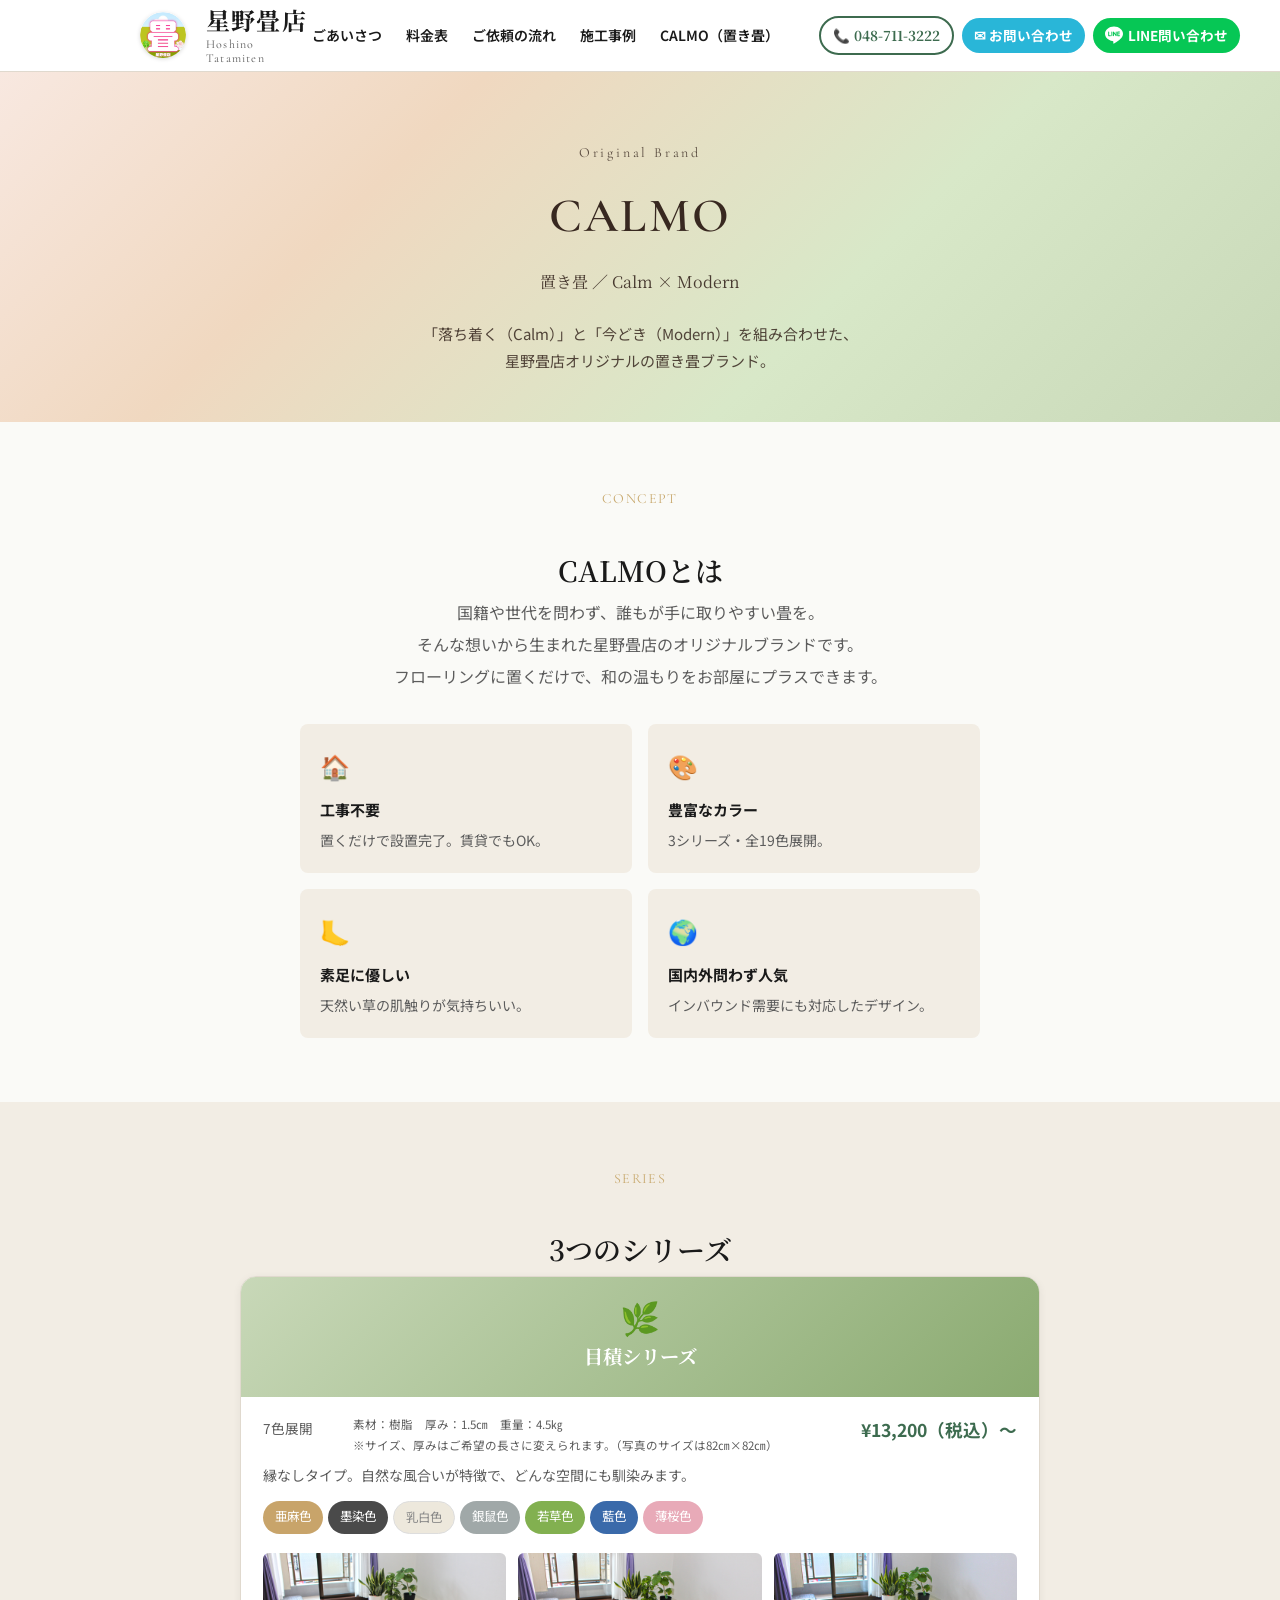
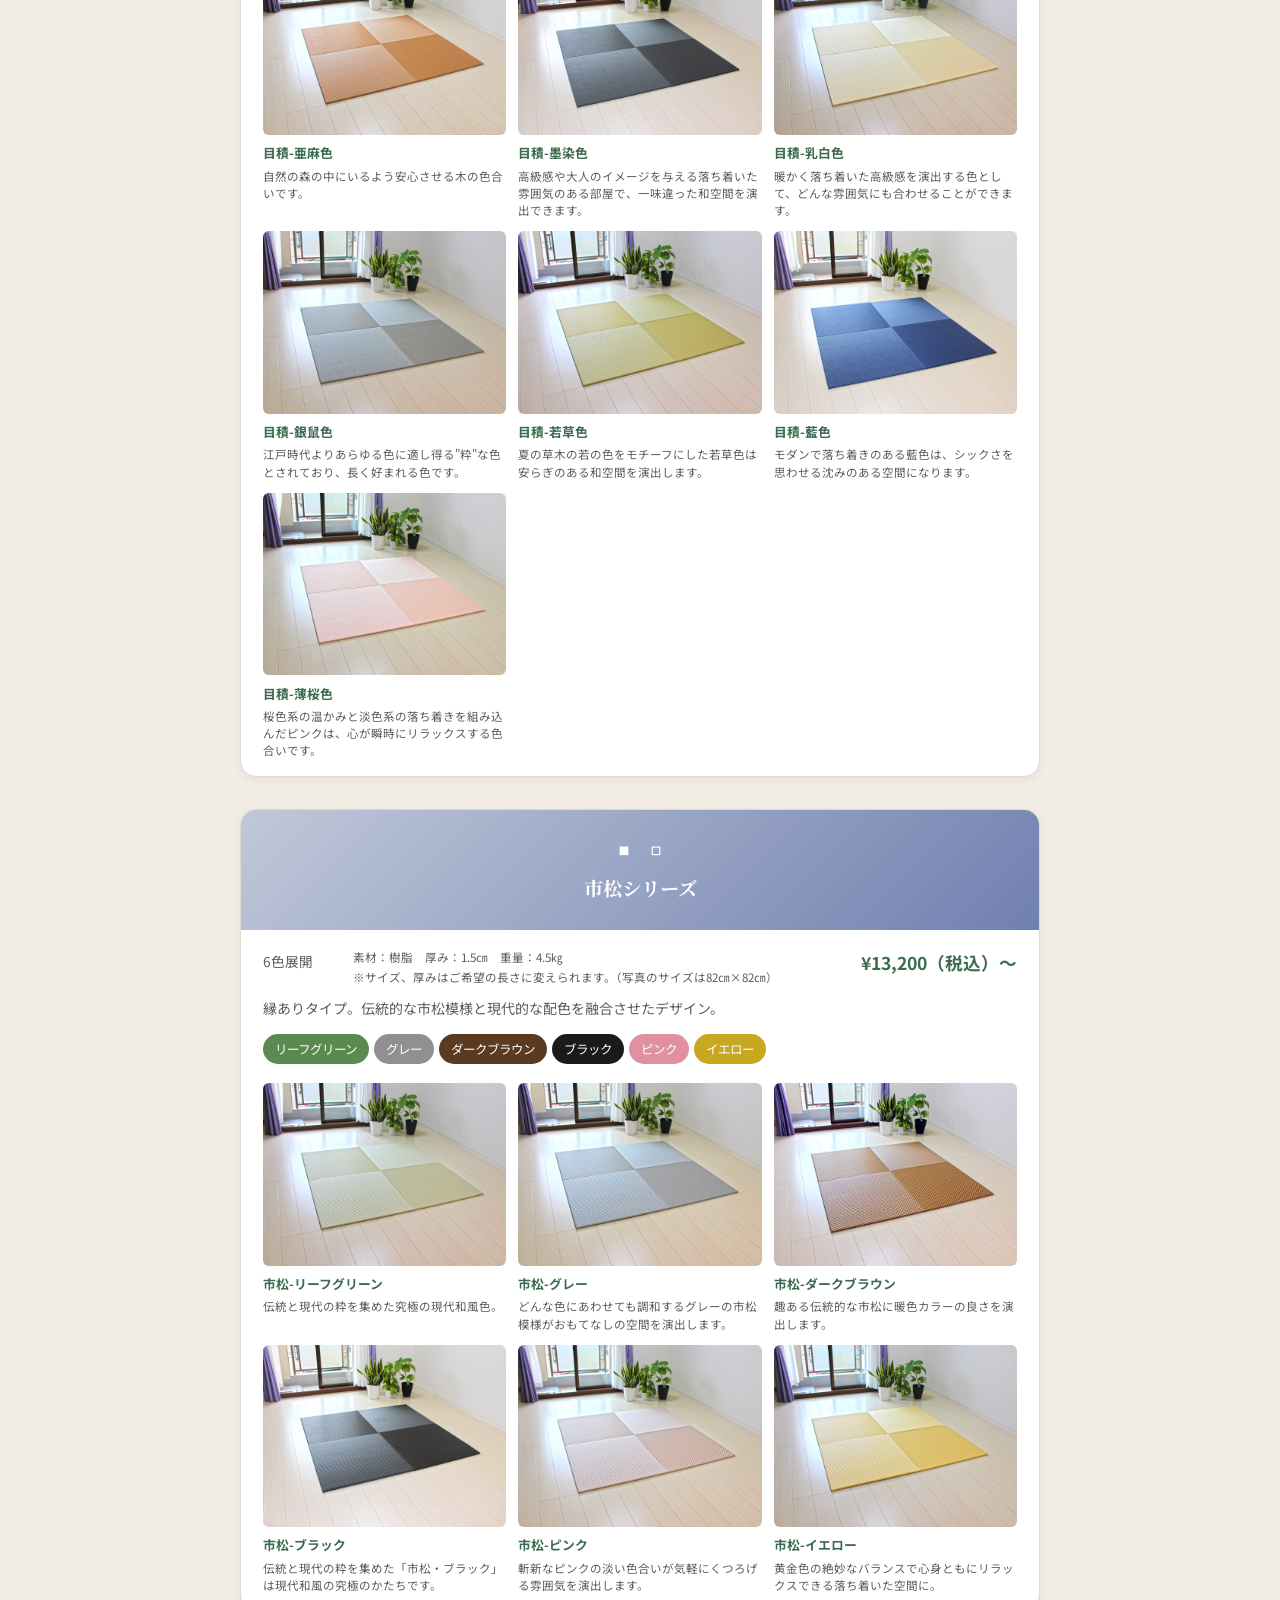
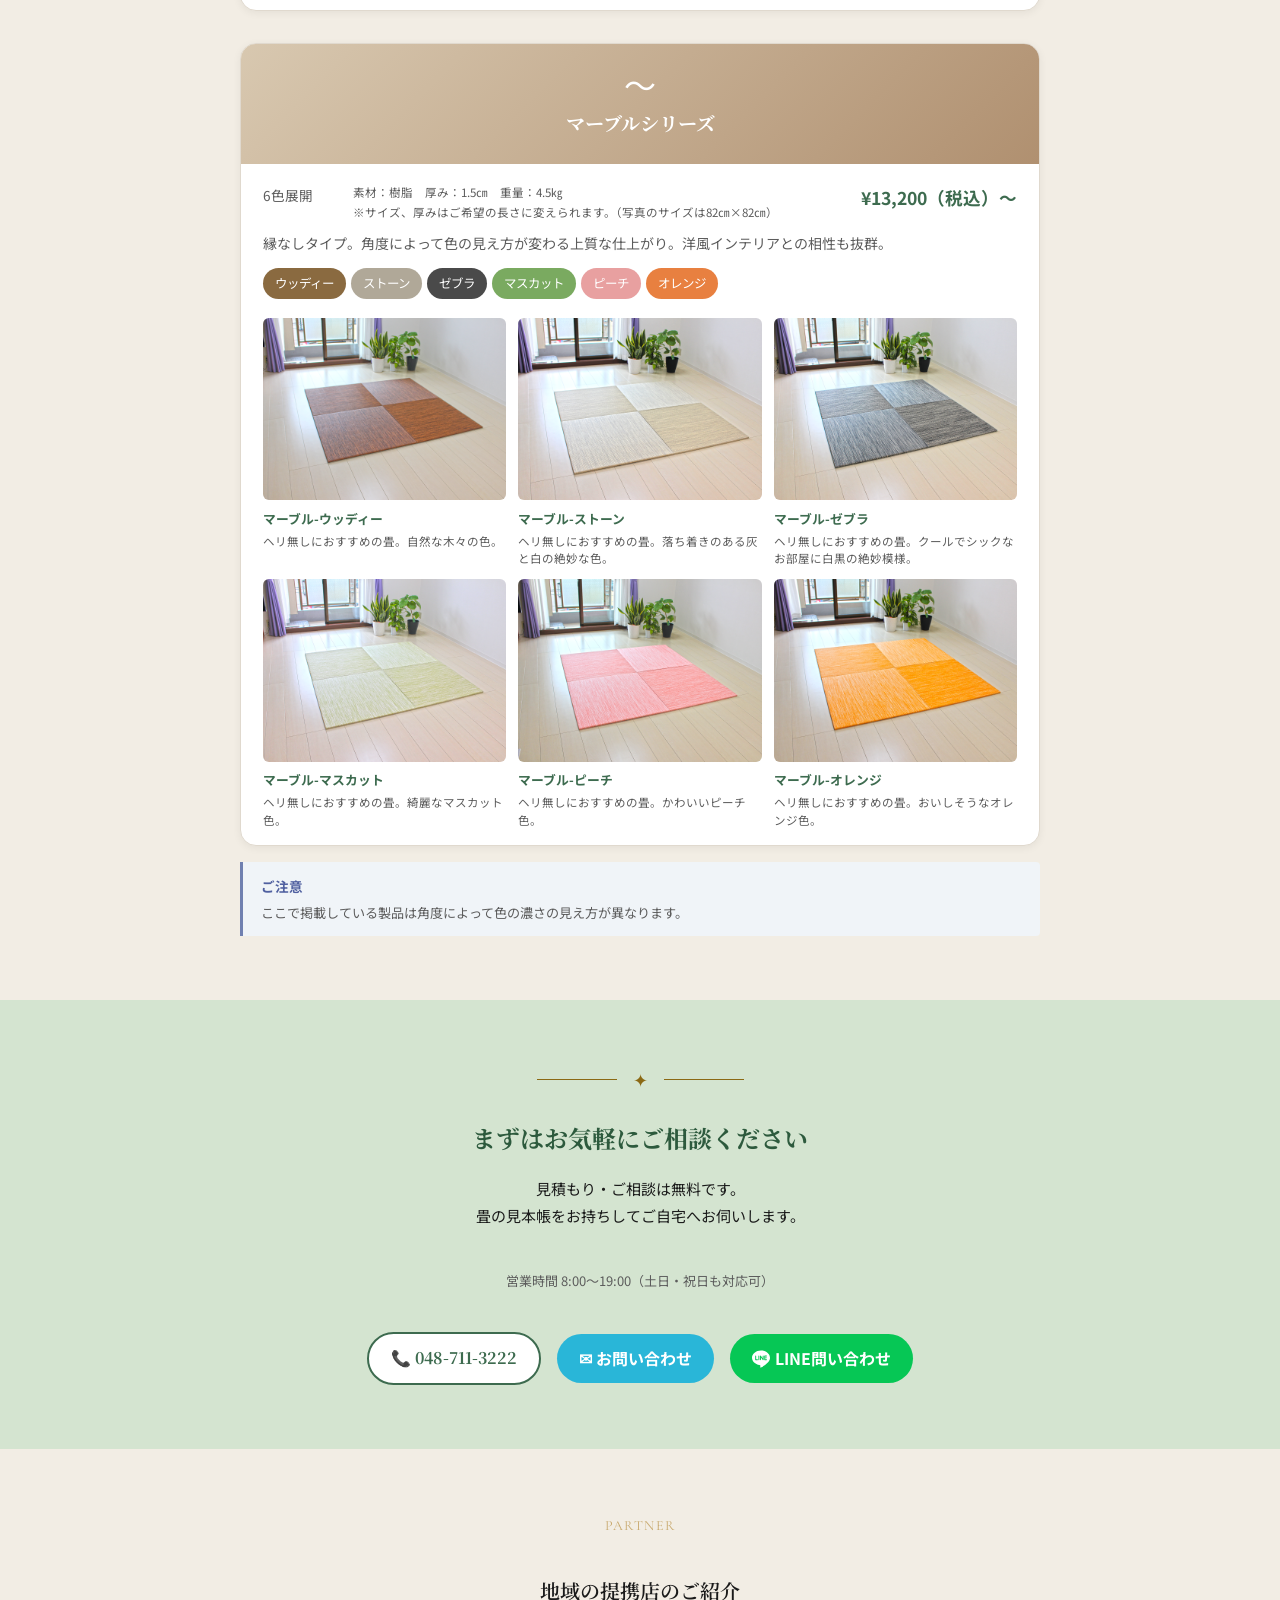
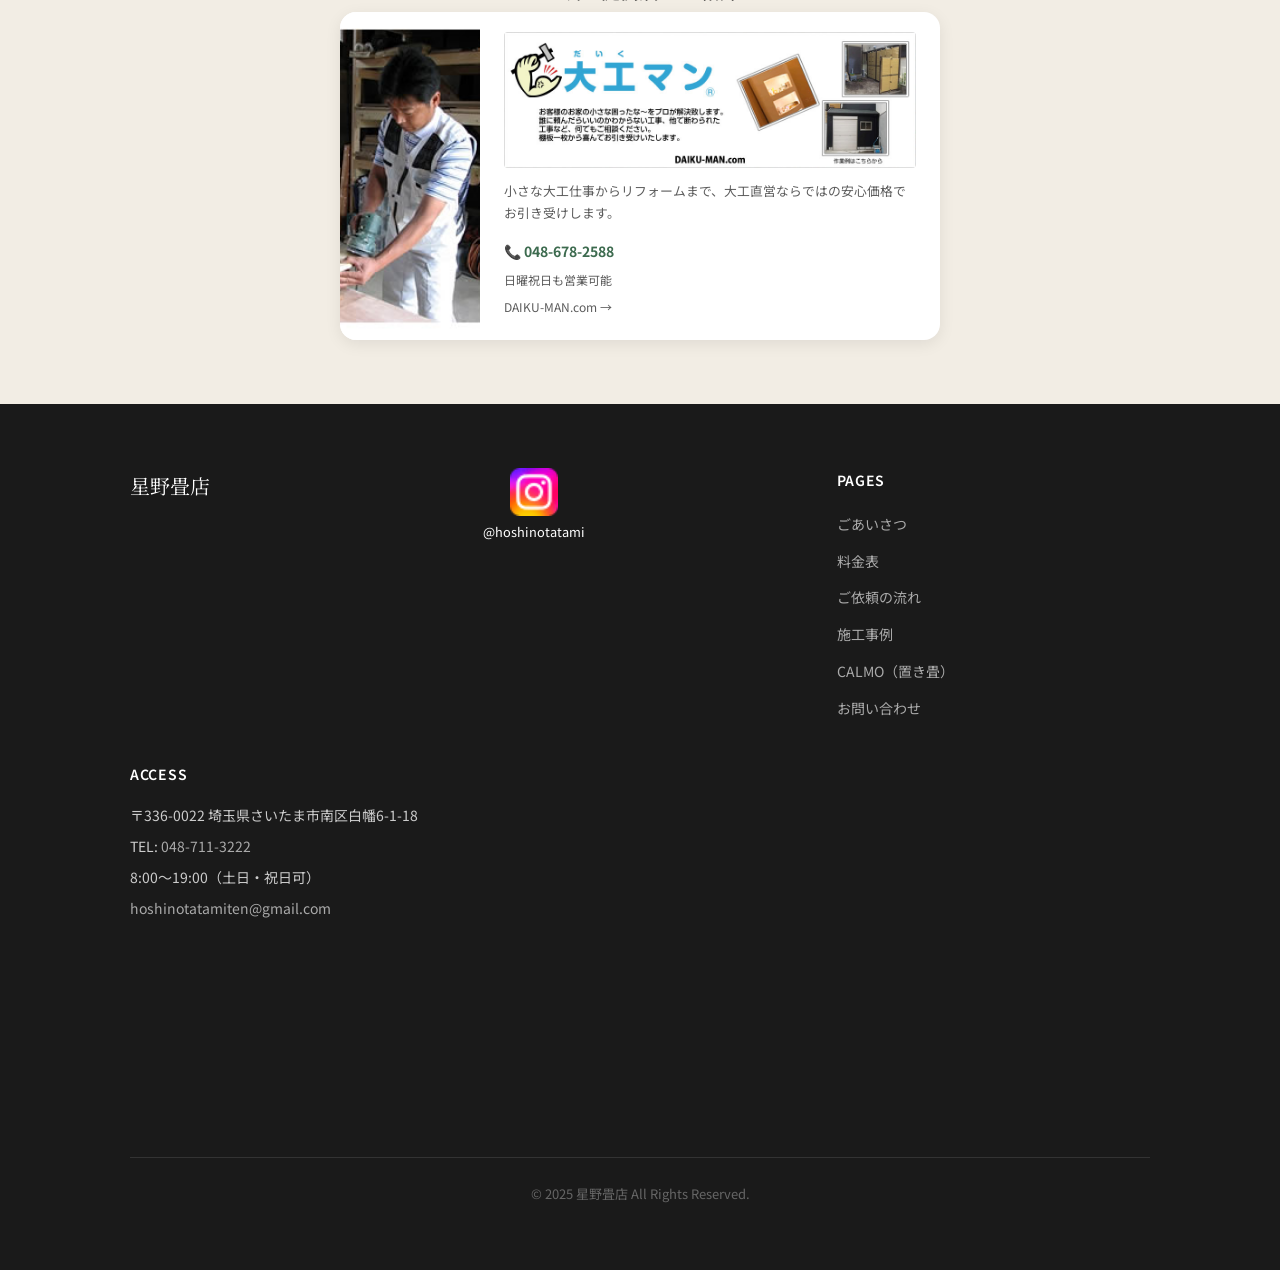
==== calmo.html @ c4daa877 "フッターレイアウト修正" ====
﻿<!DOCTYPE html>
<html lang="ja">
<head>
  <meta charset="UTF-8">
  <meta name="viewport" content="width=device-width, initial-scale=1">
  <title>置き畳 CALMO | 星野畳店オリジナルブランド</title>
  <meta name="description" content="星野畳店オリジナルの置き畳ブランドCALMO。目積・市松・マーブルの3シリーズ、豊富なカラー展開。フローリングに置くだけで和の空間を演出。">
  <link rel="stylesheet" href="src/css/style.css">
  <link rel="stylesheet" href="https://cdnjs.cloudflare.com/ajax/libs/font-awesome/6.5.0/css/all.min.css">
</head>
<body>

  <header class="header">
    <div class="container header__inner">
      <a href="index.html" class="header__logo">
        <img src="src/images/logo-mark.jpg" alt="星野畳店" class="header__logo-img">
        <span class="header__logo-text">
          <span class="header__logo-name">星野畳店</span>
          <span class="header__logo-en">Hoshino Tatamiten</span>
        </span>
      </a>
      <nav class="header__nav" aria-label="メインナビゲーション">
        <a href="greeting.html">ごあいさつ</a>
        <a href="price.html">料金表</a>
        <a href="flow.html">ご依頼の流れ</a>
        <a href="ex.html">施工事例</a>
        <a href="calmo.html">CALMO（置き畳）</a>
      </nav>

      <div class="header__contact">
        <a href="tel:048-711-3222" class="header__contact-tel">
          📞 <span>048-711-3222</span>
        </a>
        <a href="contact.html" class="header__contact-btn header__contact-mail">
          ✉ お問い合わせ
        </a>
        <a href="https://lin.ee/NYs3I5o" target="_blank" rel="noopener" class="header__contact-btn header__contact-line">
          <svg width="18" height="18" viewBox="0 0 24 24" fill="currentColor" style="vertical-align:middle;margin-right:5px;"><path d="M19.365 9.863c.349 0 .63.285.63.631 0 .345-.281.63-.63.63H17.61v1.125h1.755c.349 0 .63.283.63.63 0 .344-.281.629-.63.629h-2.386c-.345 0-.627-.285-.627-.629V8.108c0-.345.282-.63.63-.63h2.386c.346 0 .627.285.627.63 0 .349-.281.63-.63.63H17.61v1.125h1.755zm-3.855 3.016c0 .27-.174.51-.432.596-.064.021-.133.031-.199.031-.211 0-.391-.09-.51-.25l-2.443-3.317v2.94c0 .344-.279.629-.631.629-.346 0-.626-.285-.626-.629V8.108c0-.27.173-.51.43-.595.06-.023.136-.033.194-.033.195 0 .375.104.495.254l2.462 3.33V8.108c0-.345.282-.63.63-.63.345 0 .63.285.63.63v4.771zm-5.741 0c0 .344-.282.629-.631.629-.345 0-.627-.285-.627-.629V8.108c0-.345.282-.63.63-.63.346 0 .628.285.628.63v4.771zm-2.466.629H4.917c-.345 0-.63-.285-.63-.629V8.108c0-.345.285-.63.63-.63.348 0 .63.285.63.63v4.141h1.756c.348 0 .629.283.629.63 0 .344-.281.629-.629.629M24 10.314C24 4.943 18.615.572 12 .572S0 4.943 0 10.314c0 4.811 4.27 8.842 10.035 9.608.391.082.923.258 1.058.59.12.301.079.766.038 1.08l-.164 1.02c-.045.301-.24 1.186 1.049.645 1.291-.539 6.916-4.078 9.436-6.975C23.176 14.393 24 12.458 24 10.314"/></svg>
          LINE問い合わせ
        </a>
      </div>
      <button class="hamburger" id="hamburger" aria-label="メニューを開く"><span></span><span></span><span></span></button>
    </div>
  </header>

  <div class="drawer-overlay" id="drawerOverlay"></div>
  <nav class="drawer" id="drawer">
    <button class="drawer__close" id="drawerClose">✕</button>
    <ul class="drawer__nav">
      <li><a href="greeting.html">ごあいさつ・店舗紹介</a></li>
      <li><a href="price.html">料金表</a></li>
      <li><a href="flow.html">ご依頼の流れ</a></li>
      <li><a href="ex.html">施工事例</a></li>
      <li><a href="calmo.html">CALMOについて</a></li>
      <li><a href="contact.html">お問い合わせ</a></li>
    </ul>
  </nav>

  <!-- ヒーロー -->
  <div style="background:linear-gradient(135deg,#f8e8e0 0%,#f0d8c0 30%,#d8e8c8 65%,#c8d8b8 100%);padding:4rem 0 3rem;color:#382820;text-align:center;">
    <div class="container">
      <span style="font-family:var(--font-en);font-size:0.875rem;letter-spacing:0.2em;opacity:0.8;">Original Brand</span>
      <h1 style="font-family:var(--font-en);font-size:3rem;font-weight:600;margin:0.5rem 0;letter-spacing:0.05em;">CALMO</h1>
      <p style="font-family:var(--font-heading);font-size:1rem;opacity:0.9;margin-bottom:1.5rem;">置き畳 ／ Calm × Modern</p>
      <p style="font-size:0.9375rem;opacity:0.85;max-width:480px;margin:0 auto;line-height:1.8;">「落ち着く（Calm）」と「今どき（Modern）」を組み合わせた、<br>星野畳店オリジナルの置き畳ブランド。</p>
    </div>
  </div>

  <!-- コンセプト -->
  <section class="section">
    <div class="container">
      <span class="section-title-en">Concept</span>
      <h2 class="section-title">CALMOとは</h2>
      <div style="max-width:680px;margin:0 auto;text-align:center;">
        <p style="font-size:1rem;line-height:2;color:var(--color-text-sub);margin-bottom:2rem;">
          国籍や世代を問わず、誰もが手に取りやすい畳を。<br>
          そんな想いから生まれた星野畳店のオリジナルブランドです。<br>
          フローリングに置くだけで、和の温もりをお部屋にプラスできます。
        </p>
        <div style="display:grid;grid-template-columns:1fr 1fr;gap:1rem;text-align:left;">
          <div style="background:var(--color-surface);border-radius:var(--radius-md);padding:1.25rem;">
            <div style="font-size:1.5rem;margin-bottom:0.5rem;">🏠</div>
            <strong style="font-size:0.9375rem;">工事不要</strong>
            <p style="font-size:0.875rem;color:var(--color-text-sub);margin-top:4px;">置くだけで設置完了。賃貸でもOK。</p>
          </div>
          <div style="background:var(--color-surface);border-radius:var(--radius-md);padding:1.25rem;">
            <div style="font-size:1.5rem;margin-bottom:0.5rem;">🎨</div>
            <strong style="font-size:0.9375rem;">豊富なカラー</strong>
            <p style="font-size:0.875rem;color:var(--color-text-sub);margin-top:4px;">3シリーズ・全19色展開。</p>
          </div>
          <div style="background:var(--color-surface);border-radius:var(--radius-md);padding:1.25rem;">
            <div style="font-size:1.5rem;margin-bottom:0.5rem;">🦶</div>
            <strong style="font-size:0.9375rem;">素足に優しい</strong>
            <p style="font-size:0.875rem;color:var(--color-text-sub);margin-top:4px;">天然い草の肌触りが気持ちいい。</p>
          </div>
          <div style="background:var(--color-surface);border-radius:var(--radius-md);padding:1.25rem;">
            <div style="font-size:1.5rem;margin-bottom:0.5rem;">🌍</div>
            <strong style="font-size:0.9375rem;">国内外問わず人気</strong>
            <p style="font-size:0.875rem;color:var(--color-text-sub);margin-top:4px;">インバウンド需要にも対応したデザイン。</p>
          </div>
        </div>
      </div>
    </div>
  </section>

  <!-- シリーズ紹介 -->
  <section class="section section-bg">
    <div class="container">
      <span class="section-title-en">Series</span>
      <h2 class="section-title">3つのシリーズ</h2>

      <div style="display:flex;flex-direction:column;gap:2rem;max-width:800px;margin:0 auto;">

        <!-- 目積シリーズ -->
        <div style="background:#fff;border-radius:var(--radius-lg);overflow:hidden;border:1px solid var(--color-border);box-shadow:var(--shadow-sm);">
          <!-- グラデーションヘッダー -->
          <div style="background:linear-gradient(135deg,#c8d8b8,#8aaa70);height:120px;display:flex;align-items:center;justify-content:center;">
            <div style="text-align:center;color:#fff;">
              <div style="font-size:2rem;line-height:1;">🌿</div>
              <p style="font-family:var(--font-heading);font-size:1.2rem;font-weight:700;margin:0.4rem 0 0;">目積シリーズ</p>
            </div>
          </div>
          <!-- 説明・バッジ -->
          <div style="padding:1.1rem 1.4rem 1rem;">
            <div style="display:flex;justify-content:space-between;align-items:flex-start;margin-bottom:0.6rem;gap:0.75rem;">
              <div style="display:flex;align-items:flex-start;gap:2.5rem;flex:1;">
                <span style="font-size:0.85rem;color:var(--color-text-sub);white-space:nowrap;padding-top:0.1rem;">7色展開</span>
                <div style="font-size:0.72rem;color:var(--color-text-sub);line-height:1.75;">
                  <div>素材：樹脂　厚み：1.5㎝　重量：4.5㎏</div>
                  <div>※サイズ、厚みはご希望の長さに変えられます。（写真のサイズは82㎝×82㎝）</div>
                </div>
              </div>
              <strong style="color:var(--color-primary);font-size:1.1rem;white-space:nowrap;">¥13,200（税込）〜</strong>
            </div>
            <p style="font-size:0.875rem;color:var(--color-text-sub);margin:0 0 0.85rem;line-height:1.65;">縁なしタイプ。自然な風合いが特徴で、どんな空間にも馴染みます。</p>
            <div style="display:flex;flex-wrap:wrap;gap:5px;margin-bottom:1.2rem;">
              <span style="background:#c8a46a;color:#fff;padding:4px 12px;border-radius:100px;font-size:0.78rem;">亜麻色</span>
              <span style="background:#4a4a4a;color:#fff;padding:4px 12px;border-radius:100px;font-size:0.78rem;">墨染色</span>
              <span style="background:#ede8dc;color:#888;padding:4px 12px;border-radius:100px;font-size:0.78rem;border:1px solid #ddd;">乳白色</span>
              <span style="background:#a0a8a8;color:#fff;padding:4px 12px;border-radius:100px;font-size:0.78rem;">銀鼠色</span>
              <span style="background:#82b050;color:#fff;padding:4px 12px;border-radius:100px;font-size:0.78rem;">若草色</span>
              <span style="background:#3a6aaa;color:#fff;padding:4px 12px;border-radius:100px;font-size:0.78rem;">藍色</span>
              <span style="background:#e8aab8;color:#fff;padding:4px 12px;border-radius:100px;font-size:0.78rem;">薄桜色</span>
            </div>
            <!-- 3列グリッド -->
            <div style="display:grid;grid-template-columns:repeat(3,1fr);gap:0.75rem;">
              <div>
                <img src="src/images/meseki1_ama_6088.png" alt="目積-亜麻色" class="calmo-grid-img" style="width:100%;height:auto;border-radius:6px;display:block;">
                <p style="font-size:0.8rem;font-weight:700;margin:0.4rem 0 0.2rem;color:var(--color-primary);">目積-亜麻色</p>
                <p style="font-size:0.72rem;color:var(--color-text-sub);margin:0;line-height:1.5;">自然の森の中にいるよう安心させる木の色合いです。</p>
              </div>
              <div>
                <img src="src/images/meseki2_sumi_6101.png" alt="目積-墨染色" class="calmo-grid-img" style="width:100%;height:auto;border-radius:6px;display:block;">
                <p style="font-size:0.8rem;font-weight:700;margin:0.4rem 0 0.2rem;color:var(--color-primary);">目積-墨染色</p>
                <p style="font-size:0.72rem;color:var(--color-text-sub);margin:0;line-height:1.5;">高級感や大人のイメージを与える落ち着いた雰囲気のある部屋で、一味違った和空間を演出できます。</p>
              </div>
              <div>
                <img src="src/images/meseki3_nyu_6080.png" alt="目積-乳白色" class="calmo-grid-img" style="width:100%;height:auto;border-radius:6px;display:block;">
                <p style="font-size:0.8rem;font-weight:700;margin:0.4rem 0 0.2rem;color:var(--color-primary);">目積-乳白色</p>
                <p style="font-size:0.72rem;color:var(--color-text-sub);margin:0;line-height:1.5;">暖かく落ち着いた高級感を演出する色として、どんな雰囲気にも合わせることができます。</p>
              </div>
              <div>
                <img src="src/images/meseki4_ginnezu_6095.png" alt="目積-銀鼠色" class="calmo-grid-img" style="width:100%;height:auto;border-radius:6px;display:block;">
                <p style="font-size:0.8rem;font-weight:700;margin:0.4rem 0 0.2rem;color:var(--color-primary);">目積-銀鼠色</p>
                <p style="font-size:0.72rem;color:var(--color-text-sub);margin:0;line-height:1.5;">江戸時代よりあらゆる色に適し得る"粋"な色とされており、長く好まれる色です。</p>
              </div>
              <div>
                <img src="src/images/meseki5_wakakusa_6140.png" alt="目積-若草色" class="calmo-grid-img" style="width:100%;height:auto;border-radius:6px;display:block;">
                <p style="font-size:0.8rem;font-weight:700;margin:0.4rem 0 0.2rem;color:var(--color-primary);">目積-若草色</p>
                <p style="font-size:0.72rem;color:var(--color-text-sub);margin:0;line-height:1.5;">夏の草木の若の色をモチーフにした若草色は安らぎのある和空間を演出します。</p>
              </div>
              <div>
                <img src="src/images/meseki6_ai_6085.png" alt="目積-藍色" class="calmo-grid-img" style="width:100%;height:auto;border-radius:6px;display:block;">
                <p style="font-size:0.8rem;font-weight:700;margin:0.4rem 0 0.2rem;color:var(--color-primary);">目積-藍色</p>
                <p style="font-size:0.72rem;color:var(--color-text-sub);margin:0;line-height:1.5;">モダンで落ち着きのある藍色は、シックさを思わせる沈みのある空間になります。</p>
              </div>
              <div>
                <img src="src/images/meseki7_sakura_6098.png" alt="目積-薄桜色" class="calmo-grid-img" style="width:100%;height:auto;border-radius:6px;display:block;">
                <p style="font-size:0.8rem;font-weight:700;margin:0.4rem 0 0.2rem;color:var(--color-primary);">目積-薄桜色</p>
                <p style="font-size:0.72rem;color:var(--color-text-sub);margin:0;line-height:1.5;">桜色系の温かみと淡色系の落ち着きを組み込んだピンクは、心が瞬時にリラックスする色合いです。</p>
              </div>
            </div>
          </div>
        </div>

        <!-- 市松シリーズ -->
        <div style="background:#fff;border-radius:var(--radius-lg);overflow:hidden;border:1px solid var(--color-border);box-shadow:var(--shadow-sm);">
          <div style="background:linear-gradient(135deg,#c0c8d8,#7080b0);height:120px;display:flex;align-items:center;justify-content:center;">
            <div style="text-align:center;color:#fff;">
              <div style="font-size:2rem;line-height:1;">▪▫</div>
              <p style="font-family:var(--font-heading);font-size:1.2rem;font-weight:700;margin:0.4rem 0 0;">市松シリーズ</p>
            </div>
          </div>
          <div style="padding:1.1rem 1.4rem 1rem;">
            <div style="display:flex;justify-content:space-between;align-items:flex-start;margin-bottom:0.6rem;gap:0.75rem;">
              <div style="display:flex;align-items:flex-start;gap:2.5rem;flex:1;">
                <span style="font-size:0.85rem;color:var(--color-text-sub);white-space:nowrap;padding-top:0.1rem;">6色展開</span>
                <div style="font-size:0.72rem;color:var(--color-text-sub);line-height:1.75;">
                  <div>素材：樹脂　厚み：1.5㎝　重量：4.5㎏</div>
                  <div>※サイズ、厚みはご希望の長さに変えられます。（写真のサイズは82㎝×82㎝）</div>
                </div>
              </div>
              <strong style="color:var(--color-primary);font-size:1.1rem;white-space:nowrap;">¥13,200（税込）〜</strong>
            </div>
            <p style="font-size:0.875rem;color:var(--color-text-sub);margin:0 0 0.85rem;line-height:1.65;">縁ありタイプ。伝統的な市松模様と現代的な配色を融合させたデザイン。</p>
            <div style="display:flex;flex-wrap:wrap;gap:5px;margin-bottom:1.2rem;">
              <span style="background:#5a8a50;color:#fff;padding:4px 12px;border-radius:100px;font-size:0.78rem;">リーフグリーン</span>
              <span style="background:#909090;color:#fff;padding:4px 12px;border-radius:100px;font-size:0.78rem;">グレー</span>
              <span style="background:#5a3a20;color:#fff;padding:4px 12px;border-radius:100px;font-size:0.78rem;">ダークブラウン</span>
              <span style="background:#1a1a1a;color:#fff;padding:4px 12px;border-radius:100px;font-size:0.78rem;">ブラック</span>
              <span style="background:#e090a0;color:#fff;padding:4px 12px;border-radius:100px;font-size:0.78rem;">ピンク</span>
              <span style="background:#c8a820;color:#fff;padding:4px 12px;border-radius:100px;font-size:0.78rem;">イエロー</span>
            </div>
            <div style="display:grid;grid-template-columns:repeat(3,1fr);gap:0.75rem;">
              <div>
                <img src="src/images/ichi1_green_6130.png" alt="市松-リーフグリーン" class="calmo-grid-img" style="width:100%;height:auto;border-radius:6px;display:block;">
                <p style="font-size:0.8rem;font-weight:700;margin:0.4rem 0 0.2rem;color:var(--color-primary);">市松-リーフグリーン</p>
                <p style="font-size:0.72rem;color:var(--color-text-sub);margin:0;line-height:1.5;">伝統と現代の粋を集めた究極の現代和風色。</p>
              </div>
              <div>
                <img src="src/images/ichi2_gray_6118.png" alt="市松-グレー" class="calmo-grid-img" style="width:100%;height:auto;border-radius:6px;display:block;">
                <p style="font-size:0.8rem;font-weight:700;margin:0.4rem 0 0.2rem;color:var(--color-primary);">市松-グレー</p>
                <p style="font-size:0.72rem;color:var(--color-text-sub);margin:0;line-height:1.5;">どんな色にあわせても調和するグレーの市松模様がおもてなしの空間を演出します。</p>
              </div>
              <div>
                <img src="src/images/ichi3_brown_6123.png" alt="市松-ダークブラウン" class="calmo-grid-img" style="width:100%;height:auto;border-radius:6px;display:block;">
                <p style="font-size:0.8rem;font-weight:700;margin:0.4rem 0 0.2rem;color:var(--color-primary);">市松-ダークブラウン</p>
                <p style="font-size:0.72rem;color:var(--color-text-sub);margin:0;line-height:1.5;">趣ある伝統的な市松に暖色カラーの良さを演出します。</p>
              </div>
              <div>
                <img src="src/images/ichi4_black_6112.png" alt="市松-ブラック" class="calmo-grid-img" style="width:100%;height:auto;border-radius:6px;display:block;">
                <p style="font-size:0.8rem;font-weight:700;margin:0.4rem 0 0.2rem;color:var(--color-primary);">市松-ブラック</p>
                <p style="font-size:0.72rem;color:var(--color-text-sub);margin:0;line-height:1.5;">伝統と現代の粋を集めた「市松・ブラック」は現代和風の究極のかたちです。</p>
              </div>
              <div>
                <img src="src/images/ichi5_pink_6106.png" alt="市松-ピンク" class="calmo-grid-img" style="width:100%;height:auto;border-radius:6px;display:block;">
                <p style="font-size:0.8rem;font-weight:700;margin:0.4rem 0 0.2rem;color:var(--color-primary);">市松-ピンク</p>
                <p style="font-size:0.72rem;color:var(--color-text-sub);margin:0;line-height:1.5;">斬新なピンクの淡い色合いが気軽にくつろげる雰囲気を演出します。</p>
              </div>
              <div>
                <img src="src/images/ichi6_yellow_6108.png" alt="市松-イエロー" class="calmo-grid-img" style="width:100%;height:auto;border-radius:6px;display:block;">
                <p style="font-size:0.8rem;font-weight:700;margin:0.4rem 0 0.2rem;color:var(--color-primary);">市松-イエロー</p>
                <p style="font-size:0.72rem;color:var(--color-text-sub);margin:0;line-height:1.5;">黄金色の絶妙なバランスで心身ともにリラックスできる落ち着いた空間に。</p>
              </div>
            </div>
          </div>
        </div>

        <!-- マーブルシリーズ -->
        <div style="background:#fff;border-radius:var(--radius-lg);overflow:hidden;border:1px solid var(--color-border);box-shadow:var(--shadow-sm);">
          <div style="background:linear-gradient(135deg,#d8c8b0,#b09070);height:120px;display:flex;align-items:center;justify-content:center;">
            <div style="text-align:center;color:#fff;">
              <div style="font-size:2rem;line-height:1;">〜</div>
              <p style="font-family:var(--font-heading);font-size:1.2rem;font-weight:700;margin:0.4rem 0 0;">マーブルシリーズ</p>
            </div>
          </div>
          <div style="padding:1.1rem 1.4rem 1rem;">
            <div style="display:flex;justify-content:space-between;align-items:flex-start;margin-bottom:0.6rem;gap:0.75rem;">
              <div style="display:flex;align-items:flex-start;gap:2.5rem;flex:1;">
                <span style="font-size:0.85rem;color:var(--color-text-sub);white-space:nowrap;padding-top:0.1rem;">6色展開</span>
                <div style="font-size:0.72rem;color:var(--color-text-sub);line-height:1.75;">
                  <div>素材：樹脂　厚み：1.5㎝　重量：4.5㎏</div>
                  <div>※サイズ、厚みはご希望の長さに変えられます。（写真のサイズは82㎝×82㎝）</div>
                </div>
              </div>
              <strong style="color:var(--color-primary);font-size:1.1rem;white-space:nowrap;">¥13,200（税込）〜</strong>
            </div>
            <p style="font-size:0.875rem;color:var(--color-text-sub);margin:0 0 0.85rem;line-height:1.65;">縁なしタイプ。角度によって色の見え方が変わる上質な仕上がり。洋風インテリアとの相性も抜群。</p>
            <div style="display:flex;flex-wrap:wrap;gap:5px;margin-bottom:1.2rem;">
              <span style="background:#8a6a40;color:#fff;padding:4px 12px;border-radius:100px;font-size:0.78rem;">ウッディー</span>
              <span style="background:#b0a898;color:#fff;padding:4px 12px;border-radius:100px;font-size:0.78rem;">ストーン</span>
              <span style="background:#4a4a4a;color:#fff;padding:4px 12px;border-radius:100px;font-size:0.78rem;">ゼブラ</span>
              <span style="background:#7aaa60;color:#fff;padding:4px 12px;border-radius:100px;font-size:0.78rem;">マスカット</span>
              <span style="background:#e8a0a0;color:#fff;padding:4px 12px;border-radius:100px;font-size:0.78rem;">ピーチ</span>
              <span style="background:#e88040;color:#fff;padding:4px 12px;border-radius:100px;font-size:0.78rem;">オレンジ</span>
            </div>
            <div style="display:grid;grid-template-columns:repeat(3,1fr);gap:0.75rem;">
              <div>
                <img src="src/images/marble1_woody_6070.png" alt="マーブル-ウッディー" class="calmo-grid-img" style="width:100%;height:auto;border-radius:6px;display:block;">
                <p style="font-size:0.8rem;font-weight:700;margin:0.4rem 0 0.2rem;color:var(--color-primary);">マーブル-ウッディー</p>
                <p style="font-size:0.72rem;color:var(--color-text-sub);margin:0;line-height:1.5;">ヘリ無しにおすすめの畳。自然な木々の色。</p>
              </div>
              <div>
                <img src="src/images/marble2_stone_6050.png" alt="マーブル-ストーン" class="calmo-grid-img" style="width:100%;height:auto;border-radius:6px;display:block;">
                <p style="font-size:0.8rem;font-weight:700;margin:0.4rem 0 0.2rem;color:var(--color-primary);">マーブル-ストーン</p>
                <p style="font-size:0.72rem;color:var(--color-text-sub);margin:0;line-height:1.5;">ヘリ無しにおすすめの畳。落ち着きのある灰と白の絶妙な色。</p>
              </div>
              <div>
                <img src="src/images/marble3_zebra_6077.png" alt="マーブル-ゼブラ" class="calmo-grid-img" style="width:100%;height:auto;border-radius:6px;display:block;">
                <p style="font-size:0.8rem;font-weight:700;margin:0.4rem 0 0.2rem;color:var(--color-primary);">マーブル-ゼブラ</p>
                <p style="font-size:0.72rem;color:var(--color-text-sub);margin:0;line-height:1.5;">ヘリ無しにおすすめの畳。クールでシックなお部屋に白黒の絶妙模様。</p>
              </div>
              <div>
                <img src="src/images/marble4_muscat_6063.png" alt="マーブル-マスカット" class="calmo-grid-img" style="width:100%;height:auto;border-radius:6px;display:block;">
                <p style="font-size:0.8rem;font-weight:700;margin:0.4rem 0 0.2rem;color:var(--color-primary);">マーブル-マスカット</p>
                <p style="font-size:0.72rem;color:var(--color-text-sub);margin:0;line-height:1.5;">ヘリ無しにおすすめの畳。綺麗なマスカット色。</p>
              </div>
              <div>
                <img src="src/images/marble5_peach_6058.png" alt="マーブル-ピーチ" class="calmo-grid-img" style="width:100%;height:auto;border-radius:6px;display:block;">
                <p style="font-size:0.8rem;font-weight:700;margin:0.4rem 0 0.2rem;color:var(--color-primary);">マーブル-ピーチ</p>
                <p style="font-size:0.72rem;color:var(--color-text-sub);margin:0;line-height:1.5;">ヘリ無しにおすすめの畳。かわいいピーチ色。</p>
              </div>
              <div>
                <img src="src/images/marble6_orange_6067.png" alt="マーブル-オレンジ" class="calmo-grid-img" style="width:100%;height:auto;border-radius:6px;display:block;">
                <p style="font-size:0.8rem;font-weight:700;margin:0.4rem 0 0.2rem;color:var(--color-primary);">マーブル-オレンジ</p>
                <p style="font-size:0.72rem;color:var(--color-text-sub);margin:0;line-height:1.5;">ヘリ無しにおすすめの畳。おいしそうなオレンジ色。</p>
              </div>
            </div>
          </div>
        </div>

      </div>

      <!-- ご注意 -->
      <div style="max-width:800px;margin:1rem auto 0;padding:0.75rem 1.1rem;background:#f0f4f8;border-left:3px solid #7080b0;border-radius:0 var(--radius-sm) var(--radius-sm) 0;">
        <p style="font-size:0.85rem;font-weight:700;color:#5060a0;margin:0 0 0.25rem;">ご注意</p>
        <p style="font-size:0.82rem;color:var(--color-text-sub);margin:0;line-height:1.65;">ここで掲載している製品は角度によって色の濃さの見え方が異なります。</p>
      </div>

    </div>
  </section>

  <!-- ========== お問い合わせCTA ========== -->
  <section class="cta" aria-label="お問い合わせ">
    <div class="container">
      <div class="cta__deco"><span>✦</span></div>
      <h2 class="cta__title">まずはお気軽にご相談ください</h2>
      <p class="cta__text">見積もり・ご相談は無料です。<br>畳の見本帳をお持ちしてご自宅へお伺いします。</p>
      <p class="cta__hours">営業時間 8:00〜19:00（土日・祝日も対応可）</p>
      <div class="cta__buttons">
        <a href="tel:048-711-3222" class="header__contact-tel cta__contact-btn">
          📞 <span>048-711-3222</span>
        </a>
        <a href="contact.html" class="header__contact-btn header__contact-mail cta__contact-btn">
          ✉ お問い合わせ
        </a>
        <a href="https://lin.ee/NYs3I5o" target="_blank" rel="noopener" class="header__contact-btn header__contact-line cta__contact-btn">
          <svg width="18" height="18" viewBox="0 0 24 24" fill="currentColor" style="vertical-align:middle;margin-right:5px;"><path d="M19.365 9.863c.349 0 .63.285.63.631 0 .345-.281.63-.63.63H17.61v1.125h1.755c.349 0 .63.283.63.63 0 .344-.281.629-.63.629h-2.386c-.345 0-.627-.285-.627-.629V8.108c0-.345.282-.63.63-.63h2.386c.346 0 .627.285.627.63 0 .349-.281.63-.63.63H17.61v1.125h1.755zm-3.855 3.016c0 .27-.174.51-.432.596-.064.021-.133.031-.199.031-.211 0-.391-.09-.51-.25l-2.443-3.317v2.94c0 .344-.279.629-.631.629-.346 0-.626-.285-.626-.629V8.108c0-.27.173-.51.43-.595.06-.023.136-.033.194-.033.195 0 .375.104.495.254l2.462 3.33V8.108c0-.345.282-.63.63-.63.345 0 .63.285.63.63v4.771zm-5.741 0c0 .344-.282.629-.631.629-.345 0-.627-.285-.627-.629V8.108c0-.345.282-.63.63-.63.346 0 .628.285.628.63v4.771zm-2.466.629H4.917c-.345 0-.63-.285-.63-.629V8.108c0-.345.285-.63.63-.63.348 0 .63.285.63.63v4.141h1.756c.348 0 .629.283.629.63 0 .344-.281.629-.629.629M24 10.314C24 4.943 18.615.572 12 .572S0 4.943 0 10.314c0 4.811 4.27 8.842 10.035 9.608.391.082.923.258 1.058.59.12.301.079.766.038 1.08l-.164 1.02c-.045.301-.24 1.186 1.049.645 1.291-.539 6.916-4.078 9.436-6.975C23.176 14.393 24 12.458 24 10.314"/></svg>
          LINE問い合わせ
        </a>
      </div>
    </div>
  </section>

  <!-- ========== 提携店：大工マン ========== -->
  <section class="section" style="background:var(--color-surface);">
    <div class="container">
      <span class="section-title-en">Partner</span>
      <h2 class="section-title" style="font-size:1.25rem;">地域の提携店のご紹介</h2>
      <div style="max-width:600px;margin:0 auto;background:#fff;border-radius:1rem;overflow:hidden;box-shadow:0 4px 16px rgba(0,0,0,0.08);display:flex;align-items:stretch;">
        <div style="width:140px;flex-shrink:0;">
          <img src="src/images/daiku-man-photo.jpg" alt="大工マン 職人" style="width:100%;height:100%;object-fit:cover;display:block;">
        </div>
        <div style="padding:1.25rem 1.5rem;flex:1;">
          <img src="src/images/daiku-man-main1.jpg" alt="大工マン" style="width:100%;height:auto;display:block;margin-bottom:0.75rem;border-radius:4px;">
          <p style="font-size:0.8rem;color:var(--color-text-sub);line-height:1.7;margin-bottom:0.75rem;">小さな大工仕事からリフォームまで、大工直営ならではの安心価格でお引き受けします。</p>
          <a href="tel:048-678-2588" style="display:inline-flex;align-items:center;gap:0.4rem;font-size:0.875rem;font-weight:700;color:var(--color-primary);text-decoration:none;">📞 048-678-2588</a>
          <p style="font-size:0.75rem;color:var(--color-text-sub);margin-top:0.3rem;">日曜祝日も営業可能</p>
          <a href="https://www.daiku-man.com" target="_blank" rel="noopener" style="font-size:0.75rem;color:var(--color-text-sub);">DAIKU-MAN.com →</a>
        </div>
      </div>
    </div>
  </section>
  <footer class="footer">
    <div class="container">
      <div class="footer__grid">
        <div><p class="footer__brand-name">星野畳店</p></p></div>
          <div class="footer__sns">
            <a href="https://www.instagram.com/hoshinotatami/" target="_blank" rel="noopener noreferrer" aria-label="Instagram">
              <img src="src/images/instagram-logo.png" alt="Instagram" style="width:48px;height:48px;">
              <span>@hoshinotatami</span>
            </a>
          </div>
        <div>
          <p class="footer__nav-title">Pages</p>
          <ul class="footer__nav-list">
            <li><a href="greeting.html">ごあいさつ</a></li>
            <li><a href="price.html">料金表</a></li>
            <li><a href="flow.html">ご依頼の流れ</a></li>
            <li><a href="ex.html">施工事例</a></li>
            <li><a href="calmo.html">CALMO（置き畳）</a></li>
            <li><a href="contact.html">お問い合わせ</a></li>
          </ul>
        </div>
        <div>
          <p class="footer__nav-title">Access</p>
          <div class="footer__info">
            <p>〒336-0022 埼玉県さいたま市南区白幡6-1-18</p>
            <p>TEL: <a href="tel:048-711-3222" style="color:#aaa;">048-711-3222</a></p>
            <p>8:00〜19:00（土日・祝日可）</p>
            <p><a href="mailto:hoshinotatamiten@gmail.com" style="color:#aaa;">hoshinotatamiten@gmail.com</a></p>
          <!-- Googleマップ埋め込み -->
          <div style="margin-top:1rem;border-radius:8px;overflow:hidden;">
            <iframe src="https://maps.google.com/maps?q=星野畳店+さいたま市南区白幡6-1-18&output=embed&z=16" width="100%" height="180" style="border:0;display:block;" allowfullscreen="" loading="lazy"></iframe>
          </div>          </div>
        </div>
      </div>
      <div class="footer__bottom"><p>© 2025 星野畳店 All Rights Reserved.</p></div>
    </div>
  </footer>

  <div class="btn-call-fixed">
    <a href="tel:048-711-3222" class="btn-call-fixed__tel">📞 048-711-3222</a>
    <a href="contact.html" class="btn-call-fixed__mail">✉ お問い合わせ</a>
    <a href="https://lin.ee/NYs3I5o" target="_blank" rel="noopener" class="btn-call-fixed__line">
      <svg width="16" height="16" viewBox="0 0 24 24" fill="currentColor" style="vertical-align:middle;margin-right:4px;"><path d="M19.365 9.863c.349 0 .63.285.63.631 0 .345-.281.63-.63.63H17.61v1.125h1.755c.349 0 .63.283.63.63 0 .344-.281.629-.63.629h-2.386c-.345 0-.627-.285-.627-.629V8.108c0-.345.282-.63.63-.63h2.386c.346 0 .627.285.627.63 0 .349-.281.63-.63.63H17.61v1.125h1.755zm-3.855 3.016c0 .27-.174.51-.432.596-.064.021-.133.031-.199.031-.211 0-.391-.09-.51-.25l-2.443-3.317v2.94c0 .344-.279.629-.631.629-.346 0-.626-.285-.626-.629V8.108c0-.27.173-.51.43-.595.06-.023.136-.033.194-.033.195 0 .375.104.495.254l2.462 3.33V8.108c0-.345.282-.63.63-.63.345 0 .63.285.63.63v4.771zm-5.741 0c0 .344-.282.629-.631.629-.345 0-.627-.285-.627-.629V8.108c0-.345.282-.63.63-.63.346 0 .628.285.628.63v4.771zm-2.466.629H4.917c-.345 0-.63-.285-.63-.629V8.108c0-.345.285-.63.63-.63.348 0 .63.285.63.63v4.141h1.756c.348 0 .629.283.629.63 0 .344-.281.629-.629.629M24 10.314C24 4.943 18.615.572 12 .572S0 4.943 0 10.314c0 4.811 4.27 8.842 10.035 9.608.391.082.923.258 1.058.59.12.301.079.766.038 1.08l-.164 1.02c-.045.301-.24 1.186 1.049.645 1.291-.539 6.916-4.078 9.436-6.975C23.176 14.393 24 12.458 24 10.314"/></svg>LINE
    </a>
  </div>
  <!-- ライトボックス -->
  <div id="lightbox" style="display:none;position:fixed;top:0;left:0;width:100%;height:100%;background:rgba(0,0,0,0.88);z-index:9999;align-items:center;justify-content:center;">
    <img id="lightbox-img" src="" alt="" style="max-width:92%;max-height:90vh;object-fit:contain;border-radius:6px;box-shadow:0 8px 40px rgba(0,0,0,0.6);">
    <button onclick="closeLightbox()" aria-label="閉じる" style="position:absolute;top:1rem;right:1.5rem;background:none;border:none;color:#fff;font-size:2.2rem;cursor:pointer;line-height:1;padding:0.2rem 0.5rem;">✕</button>
  </div>

  <script src="src/js/main.js"></script>
  <script>
    // ライトボックス
    var lb = document.getElementById('lightbox');
    var lbImg = document.getElementById('lightbox-img');
    function openLightbox(src, alt) {
      lbImg.src = src; lbImg.alt = alt;
      lb.style.display = 'flex';
      document.body.style.overflow = 'hidden';
    }
    function closeLightbox() {
      lb.style.display = 'none';
      document.body.style.overflow = '';
    }
    // グリッド内の全画像にライトボックスを適用
    document.querySelectorAll('.calmo-grid-img').forEach(function(img) {
      img.style.cursor = 'zoom-in';
      img.addEventListener('click', function() {
        openLightbox(this.src, this.alt);
      });
    });
    lb.addEventListener('click', closeLightbox);
    document.addEventListener('keydown', function(e) {
      if (e.key === 'Escape') closeLightbox();
    });
  </script>
</body>
</html>
---- src/css/style.css ----
/* =============================================
   星野畳店 メインCSS
   デザイン仕様: ../../../hoshino-tatami-design.md
   ============================================= */

/* ---------- Google Fonts ---------- */
@import url('https://fonts.googleapis.com/css2?family=Noto+Serif+JP:wght@400;600;700&family=Noto+Sans+JP:wght@400;600&family=Cormorant+Garamond:ital,wght@0,400;0,600;1,400&display=swap');

/* ---------- CSS変数 ---------- */
:root {
  /* カラー */
  --color-primary:   #3D6B4F;
  --color-primary-dark: #2d5340;
  --color-secondary: #8B6914;
  --color-accent:    #C8A96E;
  --color-bg:        #FAFAF7;
  --color-surface:   #F2EDE4;
  --color-text:      #1A1A1A;
  --color-text-sub:  #5C5C5C;
  --color-border:    #E0D9CE;
  --color-white:     #FFFFFF;
  --color-dark:      #1A1A1A;

  /* フォント */
  --font-heading: 'Noto Serif JP', 'Yu Mincho', '游明朝', serif;
  --font-body:    'Noto Sans JP', 'Hiragino Kaku Gothic ProN', sans-serif;
  --font-en:      'Cormorant Garamond', serif;

  /* スペーシング */
  --sp-xs:  8px;
  --sp-sm:  16px;
  --sp-md:  24px;
  --sp-lg:  40px;
  --sp-xl:  64px;
  --sp-2xl: 96px;

  /* コンテナ */
  --container-max: 1100px;
  --container-px:  16px;

  /* ボーダー半径 */
  --radius-sm: 4px;
  --radius-md: 8px;
  --radius-lg: 16px;

  /* シャドウ */
  --shadow-sm: 0 2px 8px rgba(0,0,0,0.06);
  --shadow-md: 0 4px 16px rgba(0,0,0,0.10);
  --shadow-lg: 0 8px 32px rgba(0,0,0,0.14);

  /* トランジション */
  --transition: 0.2s ease;
}

/* ---------- リセット & ベース ---------- */
*, *::before, *::after {
  box-sizing: border-box;
  margin: 0;
  padding: 0;
}

html {
  font-size: 16px;
  scroll-behavior: smooth;
}

body {
  font-family: var(--font-body);
  font-size: 1rem;
  line-height: 1.8;
  color: var(--color-text);
  background-color: var(--color-bg);
  -webkit-font-smoothing: antialiased;
}

img {
  max-width: 100%;
  height: auto;
  display: block;
}

a {
  color: var(--color-primary);
  text-decoration: none;
  transition: color var(--transition);
}

a:hover { color: var(--color-primary-dark); }

ul, ol { list-style: none; }

/* ---------- コンテナ ---------- */
.container {
  max-width: var(--container-max);
  margin: 0 auto;
  padding: 0 var(--container-px);
}

/* ---------- セクション共通 ---------- */
.section {
  padding: var(--sp-xl) 0;
}

.section-title {
  font-family: var(--font-heading);
  font-size: 1.75rem;
  font-weight: 600;
  color: var(--color-text);
  text-align: center;
  margin-bottom: var(--sp-xs);
  line-height: 1.3;
}

.section-title-en {
  font-family: var(--font-en);
  font-size: 0.875rem;
  color: var(--color-accent);
  text-align: center;
  letter-spacing: 0.1em;
  text-transform: uppercase;
  margin-bottom: var(--sp-lg);
  display: block;
}

.section-bg {
  background-color: var(--color-surface);
}

/* ---------- ヘッダー ---------- */
.header {
  position: sticky;
  top: 0;
  z-index: 1000;
  background: var(--color-white);
  border-bottom: 1px solid var(--color-border);
  height: 60px;
  display: flex;
  align-items: center;
}

.header__inner {
  display: flex;
  align-items: center;
  justify-content: space-between;
  width: 100%;
  max-width: 100%;
  gap: 0;
}

.header__logo {
  display: flex;
  align-items: center;
  gap: 20px;
  margin-left: 100px;
}

.header__logo-img {
  height: 46px;
  width: 46px;
  object-fit: cover;
  display: block;
  border-radius: 50%;
  box-shadow: 0 1px 4px rgba(0,0,0,0.15);
  flex-shrink: 0;
}

.header__logo-text {
  display: flex;
  flex-direction: column;
  gap: 2px;
}

.header__logo-name {
  font-family: var(--font-heading);
  font-size: 1.5rem;
  font-weight: 700;
  color: var(--color-text);
  letter-spacing: 0.05em;
  line-height: 1.2;
}

.header__logo-en {
  font-family: var(--font-en);
  font-size: 0.75rem;
  color: var(--color-text-sub);
  letter-spacing: 0.1em;
  line-height: 1.2;
}

.header__nav {
  display: none;
}

.header__contact {
  display: none; /* SP非表示 */
  align-items: center;
  gap: var(--sp-sm);
}

.header__tel {
  font-size: 0.875rem;
  font-weight: 600;
  color: var(--color-text);
}

/* ---------- ハンバーガーメニュー ---------- */
.hamburger {
  display: flex;
  flex-direction: column;
  gap: 5px;
  background: none;
  border: none;
  cursor: pointer;
  padding: var(--sp-xs);
}

.hamburger span {
  display: block;
  width: 24px;
  height: 2px;
  background: var(--color-text);
  transition: var(--transition);
}

/* ---------- ドロワーメニュー（SP） ---------- */
.drawer {
  position: fixed;
  top: 0;
  right: -100%;
  width: 280px;
  height: 100%;
  background: var(--color-white);
  z-index: 2000;
  padding: var(--sp-xl) var(--sp-lg);
  transition: right 0.3s ease;
  box-shadow: var(--shadow-lg);
}

.drawer.is-open { right: 0; }

.drawer__close {
  position: absolute;
  top: var(--sp-md);
  right: var(--sp-md);
  background: none;
  border: none;
  font-size: 1.5rem;
  cursor: pointer;
  color: var(--color-text);
}

.drawer__nav li {
  border-bottom: 1px solid var(--color-border);
}

.drawer__nav a {
  display: block;
  padding: var(--sp-md) 0;
  font-size: 1rem;
  color: var(--color-text);
  font-weight: 600;
}

.drawer-overlay {
  display: none;
  position: fixed;
  inset: 0;
  background: rgba(0,0,0,0.4);
  z-index: 1999;
}

.drawer-overlay.is-open { display: block; }

/* ---------- ヒーローセクション ---------- */
.hero {
  position: relative;
  height: 440px;
  overflow: hidden;
  background: var(--color-dark);
}

.hero__slide {
  position: absolute;
  inset: 0;
  opacity: 0;
  transition: opacity 1.5s ease;
}

.hero__slide.is-active { opacity: 1; }

/* ケンバーンズ効果（ゆっくりズームイン） */
.hero__bg {
  position: absolute;
  inset: -8%;
  background-size: cover;
  background-position: top center;
  animation: kenburns 8s ease-out forwards;
}

.hero__slide.is-active .hero__bg {
  animation: kenburns 8s ease-out forwards;
}

@keyframes kenburns {
  0%   { transform: scale(1.08); }
  100% { transform: scale(1.0); }
}

.hero__overlay {
  position: absolute;
  inset: 0;
  background: linear-gradient(
    to top,
    rgba(0,0,0,0.55) 0%,
    rgba(0,0,0,0.15) 50%,
    rgba(0,0,0,0.05) 100%
  );
  z-index: 1;
}

.hero__content {
  position: absolute;
  bottom: var(--sp-xl);
  left: var(--sp-md);
  right: var(--sp-md);
  color: var(--color-white);
  z-index: 2;
}

.hero__eyecatch {
  font-size: 0.8125rem;
  letter-spacing: 0.08em;
  opacity: 0.85;
  margin-bottom: var(--sp-xs);
  font-family: var(--font-body);
}

.hero__title {
  font-family: var(--font-heading);
  font-size: 1.75rem;
  font-weight: 700;
  line-height: 1.4;
  margin-bottom: var(--sp-sm);
  text-shadow: 0 2px 8px rgba(0,0,0,0.5);
}

.hero__subtitle {
  font-size: 0.875rem;
  margin-bottom: var(--sp-md);
  opacity: 0.9;
}

.hero__buttons {
  display: flex;
  flex-direction: column;
  gap: var(--sp-sm);
}

.hero__buttons-row {
  display: flex;
  gap: var(--sp-sm);
}

.hero__cta-btn {
  display: inline-flex;
  align-items: center;
  padding: 6px 14px;
  border-radius: 999px;
  font-size: 0.78rem;
  font-weight: 700;
  text-decoration: none;
  white-space: nowrap;
  transition: opacity 0.2s;
}
.hero__cta-btn:hover { opacity: 0.85; }

.hero__cta-case {
  background: var(--color-primary);
  color: var(--color-white);
}

.hero__cta-tel {
  background: var(--color-white);
  color: var(--color-primary);
  border: 2px solid var(--color-primary);
}

.hero__cta-mail {
  background: #29B6D8;
  color: var(--color-white);
}

.hero__cta-line {
  background: #06C755;
  color: var(--color-white);
}

/* 右上：理念テキスト */
.hero__philosophy {
  display: none; /* SP は非表示 */
}

/* ---------- スライドインジケーター（ドット） ---------- */
.hero__dots {
  position: absolute;
  bottom: var(--sp-md);
  left: 50%;
  transform: translateX(-50%);
  display: flex;
  gap: 8px;
  z-index: 2;
}

.hero__dot {
  width: 8px;
  height: 8px;
  border-radius: 50%;
  background: rgba(255,255,255,0.4);
  border: none;
  cursor: pointer;
  transition: all 0.3s ease;
  padding: 0;
}

.hero__dot.is-active {
  background: #fff;
  width: 24px;
  border-radius: 4px;
}

/* ---------- ボタン ---------- */
.btn {
  display: inline-flex;
  align-items: center;
  justify-content: center;
  gap: var(--sp-xs);
  padding: 12px 28px;
  border-radius: var(--radius-sm);
  font-size: 0.9375rem;
  font-weight: 600;
  font-family: var(--font-body);
  cursor: pointer;
  transition: all var(--transition);
  border: none;
  text-decoration: none;
  white-space: nowrap;
}

.btn-primary {
  background: var(--color-primary);
  color: var(--color-white);
}

.btn-primary:hover {
  background: var(--color-primary-dark);
  color: var(--color-white);
}

.btn-secondary {
  background: transparent;
  color: var(--color-white);
  border: 1.5px solid var(--color-white);
}

.btn-secondary:hover {
  background: var(--color-white);
  color: var(--color-primary);
}

.btn-outline {
  background: transparent;
  color: var(--color-primary);
  border: 1.5px solid var(--color-primary);
}

.btn-outline:hover {
  background: var(--color-primary);
  color: var(--color-white);
}

/* ---------- スマホ固定電話ボタン ---------- */
.btn-call-fixed {
  display: flex;
  align-items: center;
  justify-content: center;
  gap: 8px;
  position: fixed;
  bottom: 0;
  left: 0;
  width: 100%;
  background: #fff;
  border-top: 1px solid var(--color-border);
  padding: 10px 12px;
  z-index: 999;
  box-shadow: 0 -2px 10px rgba(0,0,0,0.1);
}
.btn-call-fixed__tel,
.btn-call-fixed__mail,
.btn-call-fixed__line {
  display: flex;
  align-items: center;
  justify-content: center;
  flex: 1 1 0;
  min-width: 0;
  padding: 10px 4px;
  border-radius: 999px;
  font-size: 0.78rem;
  font-weight: 700;
  text-decoration: none;
  text-align: center;
  white-space: nowrap;
  overflow: hidden;
}
.btn-call-fixed__tel {
  border: 2px solid var(--color-primary);
  background: #fff;
  color: var(--color-primary);
}
.btn-call-fixed__mail {
  background: #29B6D8;
  color: #fff;
}
.btn-call-fixed__line {
  background: #06C755;
  color: #fff;
}

/* ---------- 理念セクション ---------- */
.philosophy {
  background: var(--color-white);
  padding: var(--sp-xl) 0;
  border-bottom: 1px solid var(--color-border);
}

.philosophy__inner {
  max-width: 680px;
  margin: 0 auto;
  text-align: center;
}

.philosophy__deco {
  color: var(--color-accent);
  font-size: 1.25rem;
  letter-spacing: 0.3em;
  margin-bottom: var(--sp-md);
}

.philosophy__title {
  font-family: var(--font-heading);
  font-size: 1.5rem;
  font-weight: 700;
  line-height: 1.6;
  color: var(--color-text);
  margin-bottom: var(--sp-lg);
}

.philosophy__text {
  font-size: 0.9375rem;
  line-height: 2;
  color: var(--color-text-sub);
  text-align: left;
}

@media (min-width: 768px) {
  .philosophy__title { font-size: 1.875rem; }
  .philosophy__text { font-size: 1rem; }
}

/* ---------- 特徴3点セクション ---------- */
.features {
  padding: var(--sp-lg) 0;
  background: #D4E4D0;
  color: var(--color-text);
}

.features__grid {
  display: grid;
  grid-template-columns: 1fr;
  gap: var(--sp-md);
}

.feature-item {
  text-align: center;
  padding: var(--sp-md);
}

.feature-item__icon {
  font-size: 2rem;
  margin-bottom: var(--sp-sm);
}

.feature-item__title {
  font-family: var(--font-heading);
  font-size: 1.125rem;
  font-weight: 700;
  color: var(--color-text);
  margin-bottom: var(--sp-xs);
}

.feature-item__text {
  font-size: 0.875rem;
  color: var(--color-text);
  line-height: 1.6;
}

/* ---------- サービス一覧 ---------- */
.services__grid {
  display: grid;
  grid-template-columns: 1fr 1fr;
  gap: var(--sp-sm);
}

.service-card {
  background: var(--color-white);
  border: 1px solid var(--color-border);
  border-radius: var(--radius-md);
  overflow: hidden;
  box-shadow: var(--shadow-sm);
  transition: transform var(--transition), box-shadow var(--transition);
  text-decoration: none;
  color: var(--color-text);
  display: block;
}

.service-card:hover {
  transform: translateY(-4px);
  box-shadow: var(--shadow-md);
  color: var(--color-text);
}

.service-card__img {
  width: 100%;
  aspect-ratio: 4/3;
  object-fit: cover;
}

.service-card__body {
  padding: var(--sp-sm);
}

.service-card__title {
  font-family: var(--font-heading);
  font-size: 1rem;
  font-weight: 700;
  margin-bottom: 4px;
  color: #1a6cb5;
}

.service-card__desc {
  font-size: 0.8125rem;
  color: var(--color-text-sub);
  line-height: 1.6;
}

/* ---------- 施工事例 写真スライダー（Before/After共通） ---------- */
.case-card__after-slider,
.case-card__before-slider {
  overflow: hidden;
  position: relative;
}
.after-track {
  display: flex;
  transition: transform 0.35s ease;
  height: 100%;
}
.after-track img {
  width: 100%;
  flex-shrink: 0;
  aspect-ratio: 4/3;
  object-fit: cover;
  display: block;
}
.after-btn {
  position: absolute;
  top: 50%;
  transform: translateY(-50%);
  background: rgba(255,255,255,0.25);
  color: rgba(255,255,255,0.8);
  border: 1px solid rgba(255,255,255,0.3);
  border-radius: 50%;
  width: 22px;
  height: 22px;
  font-size: 0.85rem;
  line-height: 1;
  cursor: pointer;
  z-index: 2;
  display: flex;
  align-items: center;
  justify-content: center;
  padding: 0;
  transition: background 0.2s;
}
.after-btn:hover {
  background: rgba(255,255,255,0.45);
}
.after-btn--prev { left: 3px; }
.after-btn--next { right: 3px; }
.after-count {
  position: absolute;
  bottom: 5px;
  right: 6px;
  background: rgba(0,0,0,0.5);
  color: #fff;
  font-size: 0.62rem;
  padding: 1px 6px;
  border-radius: 999px;
}

/* ---------- 施工事例グリッド ---------- */
.cases__grid {
  display: grid;
  grid-template-columns: 1fr;
  gap: 1.5rem;
}

/* カード本体 */
.case-card {
  background: var(--color-white);
  border: 1px solid var(--color-border);
  border-radius: var(--radius-md);
  overflow: hidden;
  box-shadow: var(--shadow-sm);
  transition: transform var(--transition), box-shadow var(--transition);
}
.case-card:hover {
  transform: translateY(-4px);
  box-shadow: var(--shadow-md);
}

/* Before/After 写真エリア */
.case-card__photos {
  display: grid;
  grid-template-columns: 1fr 1fr;
  gap: 2px;
  background: var(--color-border);
}
.case-card__photo-wrap {
  position: relative;
  overflow: hidden;
  aspect-ratio: 4/3;
  background: var(--color-surface);
}
.case-card__photo-wrap img {
  width: 100%;
  height: 100%;
  object-fit: cover;
  display: block;
}
/* Before/After ラベル */
.case-card__label {
  position: absolute;
  top: 8px;
  left: 8px;
  font-size: 0.7rem;
  font-weight: 700;
  padding: 2px 10px;
  border-radius: 999px;
  letter-spacing: 0.05em;
  z-index: 1;
}
.case-card__label--before {
  background: rgba(0,0,0,0.55);
  color: #fff;
}
.case-card__label--after {
  background: var(--color-primary);
  color: #fff;
}

/* 施工後のみ1枚の場合 */
.case-card__photos--single {
  grid-template-columns: 1fr;
}
.case-card__photos--single .case-card__photo-wrap {
  aspect-ratio: 16/9;
}

/* カード本文 */
.case-card__body {
  padding: 1rem 1.1rem 1rem;
}
.case-card__date {
  font-size: 0.8rem;
  color: var(--color-text-sub);
  margin-bottom: 0.3rem;
}
.case-card__title {
  font-family: var(--font-heading);
  font-size: 1rem;
  font-weight: 700;
  color: #1a6cb5;
  margin-bottom: 0.4rem;
}
.case-card__text {
  font-size: 0.875rem;
  color: var(--color-text);
  line-height: 1.7;
  margin-bottom: 0.75rem;
}
.case-card__meta {
  display: flex;
  flex-wrap: wrap;
  gap: 0.4rem 1rem;
  margin-bottom: 0.6rem;
}
.case-card__meta span {
  font-size: 0.78rem;
  color: var(--color-text-sub);
}
.case-card__comment {
  font-size: 0.875rem;
  color: var(--color-text);
  line-height: 1.7;
  margin-bottom: 0.7rem;
  padding-left: 0.8rem;
  border-left: 3px solid var(--color-accent);
}
.case-card__tags {
  display: flex;
  flex-wrap: wrap;
  gap: 5px;
}

.tag {
  font-size: 0.75rem;
  color: var(--color-primary);
  background: rgba(61,107,79,0.08);
  padding: 2px 8px;
  border-radius: 100px;
}

/* ---------- ステップフロー ---------- */
.steps {
  display: flex;
  flex-direction: column;
  gap: var(--sp-md);
  position: relative;
}

.steps::before {
  content: '';
  position: absolute;
  left: 23px;
  top: 0;
  bottom: 0;
  width: 2px;
  background: var(--color-border);
}

.step {
  display: flex;
  gap: var(--sp-md);
  position: relative;
}

.step__number {
  flex-shrink: 0;
  width: 48px;
  height: 48px;
  background: #F9C8D5;
  color: var(--color-white);
  border-radius: 50%;
  display: flex;
  align-items: center;
  justify-content: center;
  font-family: var(--font-en);
  font-size: 1.125rem;
  font-weight: 600;
  position: relative;
  z-index: 1;
}

.step__body { padding-top: 10px; }

.step__title {
  font-family: var(--font-heading);
  font-size: 1rem;
  font-weight: 700;
  color: var(--color-text);
  margin-bottom: 4px;
}

.step__text {
  font-size: 0.875rem;
  color: var(--color-text-sub);
  line-height: 1.7;
}

/* ---------- お客様の声 ---------- */
.reviews__grid {
  display: grid;
  grid-template-columns: 1fr;
  gap: var(--sp-md);
}

.review-card {
  background: var(--color-white);
  border: 1px solid var(--color-border);
  border-radius: var(--radius-md);
  padding: var(--sp-md);
  box-shadow: var(--shadow-sm);
}

.review-card__stars {
  color: var(--color-accent);
  font-size: 1rem;
  margin-bottom: var(--sp-xs);
}

.review-card__text {
  font-size: 0.9375rem;
  line-height: 1.8;
  margin-bottom: var(--sp-sm);
  color: var(--color-text);
}

.review-card__meta {
  font-size: 0.8125rem;
  color: var(--color-text-sub);
}

/* ---------- 料金表 ---------- */
.price-table {
  width: 100%;
  border-collapse: collapse;
  font-size: 0.9rem;
}

.price-table th,
.price-table td {
  padding: var(--sp-sm);
  border: 1px solid var(--color-border);
  text-align: left;
}

.price-table th {
  background: var(--color-primary);
  color: var(--color-white);
  font-family: var(--font-heading);
  font-weight: 600;
}

.price-table tr:nth-child(even) td {
  background: var(--color-surface);
}

.price-table .recommended {
  background: rgba(200,169,110,0.12);
  position: relative;
}

.badge-recommended {
  display: inline-block;
  background: var(--color-accent);
  color: var(--color-white);
  font-size: 0.6875rem;
  font-weight: 700;
  padding: 2px 8px;
  border-radius: 100px;
  margin-left: var(--sp-xs);
  vertical-align: middle;
}

.price-tabs {
  display: flex;
  gap: 2px;
  margin-bottom: var(--sp-md);
}

.price-tab {
  flex: 1;
  padding: var(--sp-sm);
  text-align: center;
  background: var(--color-surface);
  border: 1px solid var(--color-border);
  cursor: pointer;
  font-size: 0.9375rem;
  font-weight: 600;
  transition: var(--transition);
  border-radius: var(--radius-sm);
}

.price-tab.is-active {
  background: var(--color-primary);
  color: var(--color-white);
  border-color: var(--color-primary);
}

.price-tab-content { display: none; }
.price-tab-content.is-active { display: block; }

/* ---------- CTA セクション ---------- */
.cta {
  background: #D4E4D0;
  text-align: center;
  padding: var(--sp-xl) 0;
}

.cta__deco {
  display: flex;
  align-items: center;
  gap: 16px;
  justify-content: center;
  margin-bottom: 20px;
}
.cta__deco::before,
.cta__deco::after {
  content: '';
  flex: 1;
  max-width: 80px;
  height: 1px;
  background: var(--color-secondary);
}
.cta__deco span {
  color: var(--color-secondary);
  font-size: 1.1rem;
}

.cta__title {
  font-family: var(--font-heading);
  font-size: 1.5rem;
  font-weight: 700;
  color: #2d5a3d;
  margin-bottom: var(--sp-sm);
}

.cta__text {
  font-size: 0.9375rem;
  color: var(--color-text);
  margin-bottom: var(--sp-lg);
  line-height: 1.8;
}

.cta__tel {
  font-family: var(--font-en);
  font-size: 2rem;
  font-weight: 600;
  letter-spacing: 0.05em;
  color: var(--color-primary);
  margin-bottom: var(--sp-sm);
}

.cta__hours {
  font-size: 0.8125rem;
  color: var(--color-text-sub);
  margin-bottom: var(--sp-lg);
}

.cta__btn-tel {
  background: var(--color-primary);
  color: var(--color-white);
}
.cta__btn-form {
  background: var(--color-secondary);
  color: var(--color-white);
}

/* CTAセクション内のボタンを少し大きめに */
.cta__contact-btn {
  font-size: 1rem !important;
  padding: 10px 22px !important;
}

.cta__buttons {
  display: flex;
  flex-direction: column;
  gap: var(--sp-sm);
  align-items: center;
}

/* ---------- フッター ---------- */
.footer {
  background: var(--color-dark);
  color: #ccc;
  padding: var(--sp-xl) 0 80px; /* 80px = 固定電話ボタン分 */
}

.footer__grid {
  display: grid;
  grid-template-columns: 1fr;
  gap: var(--sp-lg);
  margin-bottom: var(--sp-lg);
}

.footer__brand-name {
  font-family: var(--font-heading);
  font-size: 1.25rem;
  color: var(--color-white);
  margin-bottom: var(--sp-xs);
}

.footer__tagline {
  font-size: 0.875rem;
  margin-bottom: var(--sp-md);
}

.footer__sns {
  display: flex;
  gap: var(--sp-sm);
}

.footer__sns a {
  display: flex;
  flex-direction: column;
  align-items: center;
  gap: 0.3rem;
  color: var(--color-white);
  text-decoration: none;
  font-size: 0.8rem;
  transition: opacity var(--transition);
}

.footer__sns a:hover { opacity: 0.75; }

.footer__nav-title {
  font-size: 0.875rem;
  font-weight: 600;
  color: var(--color-white);
  margin-bottom: var(--sp-sm);
  text-transform: uppercase;
  letter-spacing: 0.05em;
}

.footer__nav-list li + li { margin-top: 8px; }

.footer__nav-list a {
  font-size: 0.875rem;
  color: #aaa;
  transition: color var(--transition);
}

.footer__nav-list a:hover { color: var(--color-white); }

.footer__info p {
  font-size: 0.875rem;
  margin-bottom: 6px;
}

.footer__bottom {
  border-top: 1px solid #333;
  padding-top: var(--sp-md);
  text-align: center;
  font-size: 0.8125rem;
  color: #666;
}

/* =============================================
   PC レイアウト（768px〜）
   ============================================= */
@media (min-width: 768px) {
  :root {
    --container-px: 40px;
  }

  .header { height: 72px; }

  .header__nav {
    display: flex;
    align-items: center;
    gap: var(--sp-md);
    margin-left: auto;
    margin-right: var(--sp-lg);
  }

  .header__nav a {
    font-size: 0.875rem;
    font-weight: 600;
    color: var(--color-text);
    white-space: nowrap;
    transition: color var(--transition);
  }

  .header__nav a:hover { color: var(--color-primary); }

  .hamburger { display: none; }

  /* ヘッダー右：連絡先ボタン群 */
  .header__contact {
    display: flex;
    align-items: center;
    gap: 8px;
    flex-shrink: 0;
  }

  .header__contact-tel {
    display: inline-flex;
    align-items: center;
    gap: 4px;
    font-family: var(--font-heading);
    font-size: 0.85rem;
    font-weight: 700;
    color: var(--color-primary);
    white-space: nowrap;
    text-decoration: none;
    padding: 5px 12px;
    border-radius: 999px;
    border: 2px solid var(--color-primary);
    background: var(--color-white);
    transition: opacity var(--transition);
  }
  .header__contact-tel:hover { opacity: 0.8; }

  .header__contact-btn {
    display: inline-flex;
    align-items: center;
    padding: 5px 12px;
    border-radius: 999px;
    font-size: 0.85rem;
    font-weight: 700;
    white-space: nowrap;
    text-decoration: none;
    transition: opacity var(--transition);
  }
  .header__contact-btn:hover { opacity: 0.85; }

  .header__contact-mail {
    background: #29B6D8;
    color: var(--color-white);
  }

  .header__contact-line {
    background: #06C755;
    color: var(--color-white);
  }

  .hero { height: 560px; }

  /* PC：右半分・理念テキスト（枠なし） */
  .hero__philosophy {
    display: flex;
    flex-direction: column;
    justify-content: center;
    position: absolute;
    top: 0;
    right: 0;
    width: 50%;
    height: 100%;
    padding: 0 6% 0 4%;
    z-index: 2;
    text-align: left;
  }

  .hero__philosophy-title {
    font-family: var(--font-heading);
    font-size: 1.75rem;
    font-weight: 700;
    color: var(--color-white);
    line-height: 1.8;
    margin-bottom: 1.5rem;
    text-shadow: 0 2px 10px rgba(0,0,0,0.7);
  }

  .hero__philosophy-text {
    font-size: 0.9375rem;
    color: rgba(255,255,255,0.95);
    line-height: 2;
    margin-bottom: 1rem;
    text-shadow: 0 1px 6px rgba(0,0,0,0.65);
  }
  .hero__philosophy-text:last-child {
    margin-bottom: 0;
  }

  .hero__content {
    bottom: var(--sp-2xl);
    left: 10%;
    right: auto;
    max-width: 580px;
  }

  .hero__title { font-size: 2.75rem; }
  .hero__subtitle { font-size: 1rem; }
  .hero__eyecatch { font-size: 0.9375rem; }

  .features__grid { grid-template-columns: repeat(3, 1fr); }

  .services__grid { grid-template-columns: repeat(5, 1fr); }

  .cases__grid { grid-template-columns: repeat(2, 1fr); }

  .steps {
    flex-direction: row;
    align-items: flex-start;
    gap: 0;
  }

  .steps::before {
    left: 0;
    top: 24px;
    right: 0;
    bottom: auto;
    width: 100%;
    height: 2px;
  }

  .step {
    flex-direction: column;
    align-items: center;
    flex: 1;
    gap: var(--sp-sm);
  }

  .step__body {
    padding-top: 0;
    text-align: center;
  }

  .reviews__grid { grid-template-columns: repeat(3, 1fr); }

  .cta__buttons {
    flex-direction: row;
    justify-content: center;
  }

  .footer__grid { grid-template-columns: 1fr 1fr 1fr; }

  /* PC時は固定電話ボタンを非表示 */
  .btn-call-fixed { display: none; }
  .footer { padding-bottom: var(--sp-xl); }
}

/* =============================================
   アクセシビリティ
   ============================================= */
:focus-visible {
  outline: 2px solid var(--color-primary);
  outline-offset: 2px;
}

@media (prefers-reduced-motion: reduce) {
  *, *::before, *::after {
    animation-duration: 0.01ms !important;
    transition-duration: 0.01ms !important;
  }
}

/* ---------- 4枚グリッド：PC=4列 / スマホ=2×2 ---------- */
.img-grid-4 {
  display: flex;
  gap: 0.75rem;
  flex-wrap: wrap;
}
.img-grid-4 > div {
  flex: 0 0 calc(25% - 0.5625rem);
  max-width: calc(25% - 0.5625rem);
}
@media (max-width: 768px) {
  .img-grid-4 > div {
    flex: 0 0 calc(50% - 0.375rem);
    max-width: calc(50% - 0.375rem);
  }
  .header__logo {
    margin-left: 0;
  }

  /* CTA セクション コンパクト化 */
  .cta {
    padding: var(--sp-md) 0;
  }
  .cta__deco {
    display: none;
  }
  .cta__title {
    font-size: 1.15rem;
    margin-bottom: 0.4rem;
  }
  .cta__text {
    font-size: 0.85rem;
    margin-bottom: 0.5rem;
    line-height: 1.6;
  }
  .cta__hours {
    font-size: 0.78rem;
    margin-bottom: 0.75rem;
  }
  .cta__buttons {
    flex-direction: row;
    flex-wrap: wrap;
    justify-content: center;
    gap: 0.4rem;
  }
  .cta__contact-btn {
    font-size: 0.82rem !important;
    padding: 8px 14px !important;
  }
}

/* ========== CALMOスライダー ========== */
.calmo-slider {
  position: relative;
  overflow: hidden;
}
.calmo-slider__track {
  display: flex;
  transition: transform 0.35s ease;
}
.calmo-slider__slide {
  min-width: 100%;
  flex-shrink: 0;
}
.calmo-slider__slide img {
  width: 100%;
  aspect-ratio: 4 / 3;
  object-fit: cover;
  display: block;
}
.calmo-slider__label {
  padding: 0.85rem 1.25rem 1rem;
  background: #fff;
  display: flex;
  flex-direction: column;
  gap: 0.3rem;
}
.calmo-slider__color-name {
  font-family: var(--font-heading);
  font-size: 1rem;
  font-weight: 700;
  color: var(--color-text);
}
.calmo-slider__color-desc {
  font-size: 0.875rem;
  color: var(--color-text-sub);
  line-height: 1.65;
}
.calmo-slider__btn {
  position: absolute;
  top: calc(50% - 2rem);
  transform: translateY(-50%);
  background: rgba(255,255,255,0.88);
  border: none;
  border-radius: 50%;
  width: 2.2rem;
  height: 2.2rem;
  font-size: 1.3rem;
  line-height: 1;
  cursor: pointer;
  display: flex;
  align-items: center;
  justify-content: center;
  box-shadow: 0 2px 8px rgba(0,0,0,0.18);
  color: var(--color-text);
  transition: background var(--transition);
}
.calmo-slider__btn:hover { background: #fff; }
.calmo-slider__btn--prev { left: 0.6rem; }
.calmo-slider__btn--next { right: 0.6rem; }
.calmo-slider__dots {
  display: flex;
  justify-content: center;
  gap: 0.4rem;
  padding: 0.6rem 0 0.9rem;
  background: #fff;
}
.calmo-slider__dot {
  width: 7px;
  height: 7px;
  border-radius: 50%;
  background: var(--color-border);
  cursor: pointer;
  transition: background var(--transition);
}
.calmo-slider__dot.active {
  background: var(--color-primary);
}
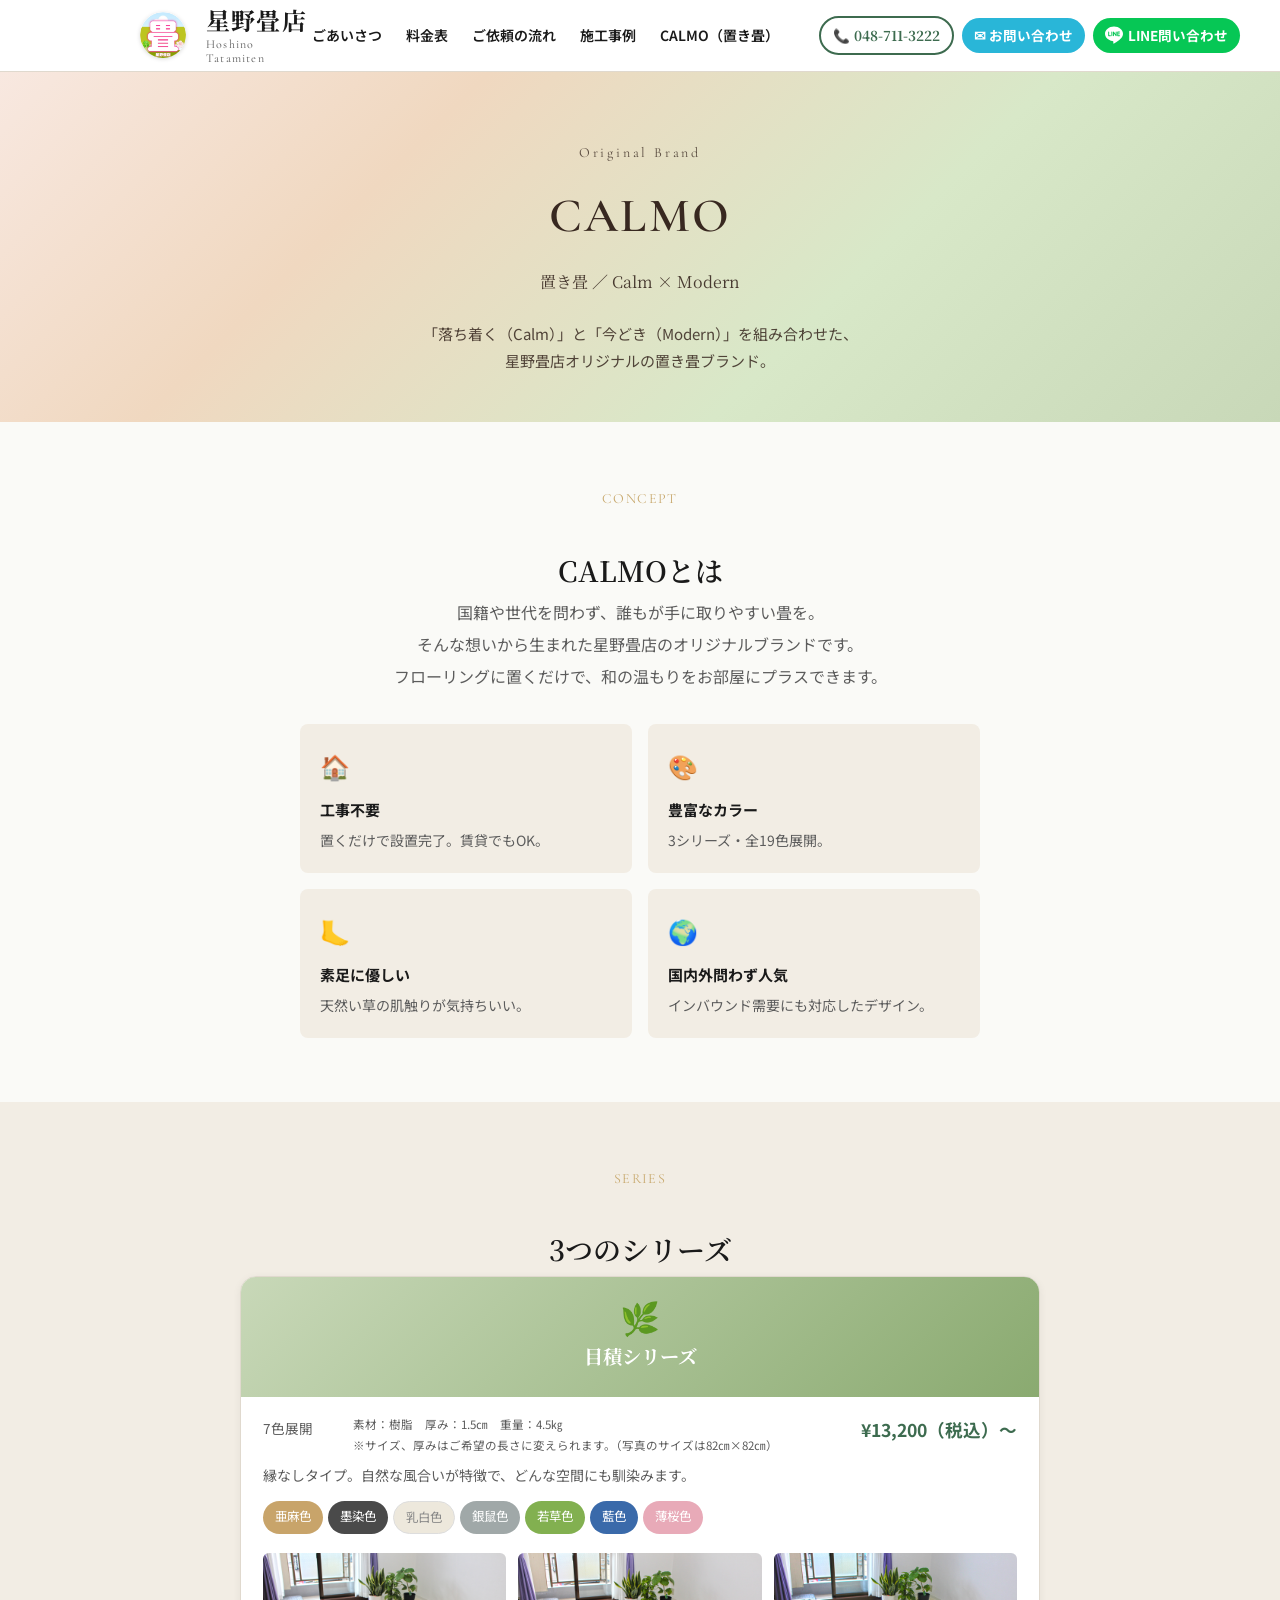
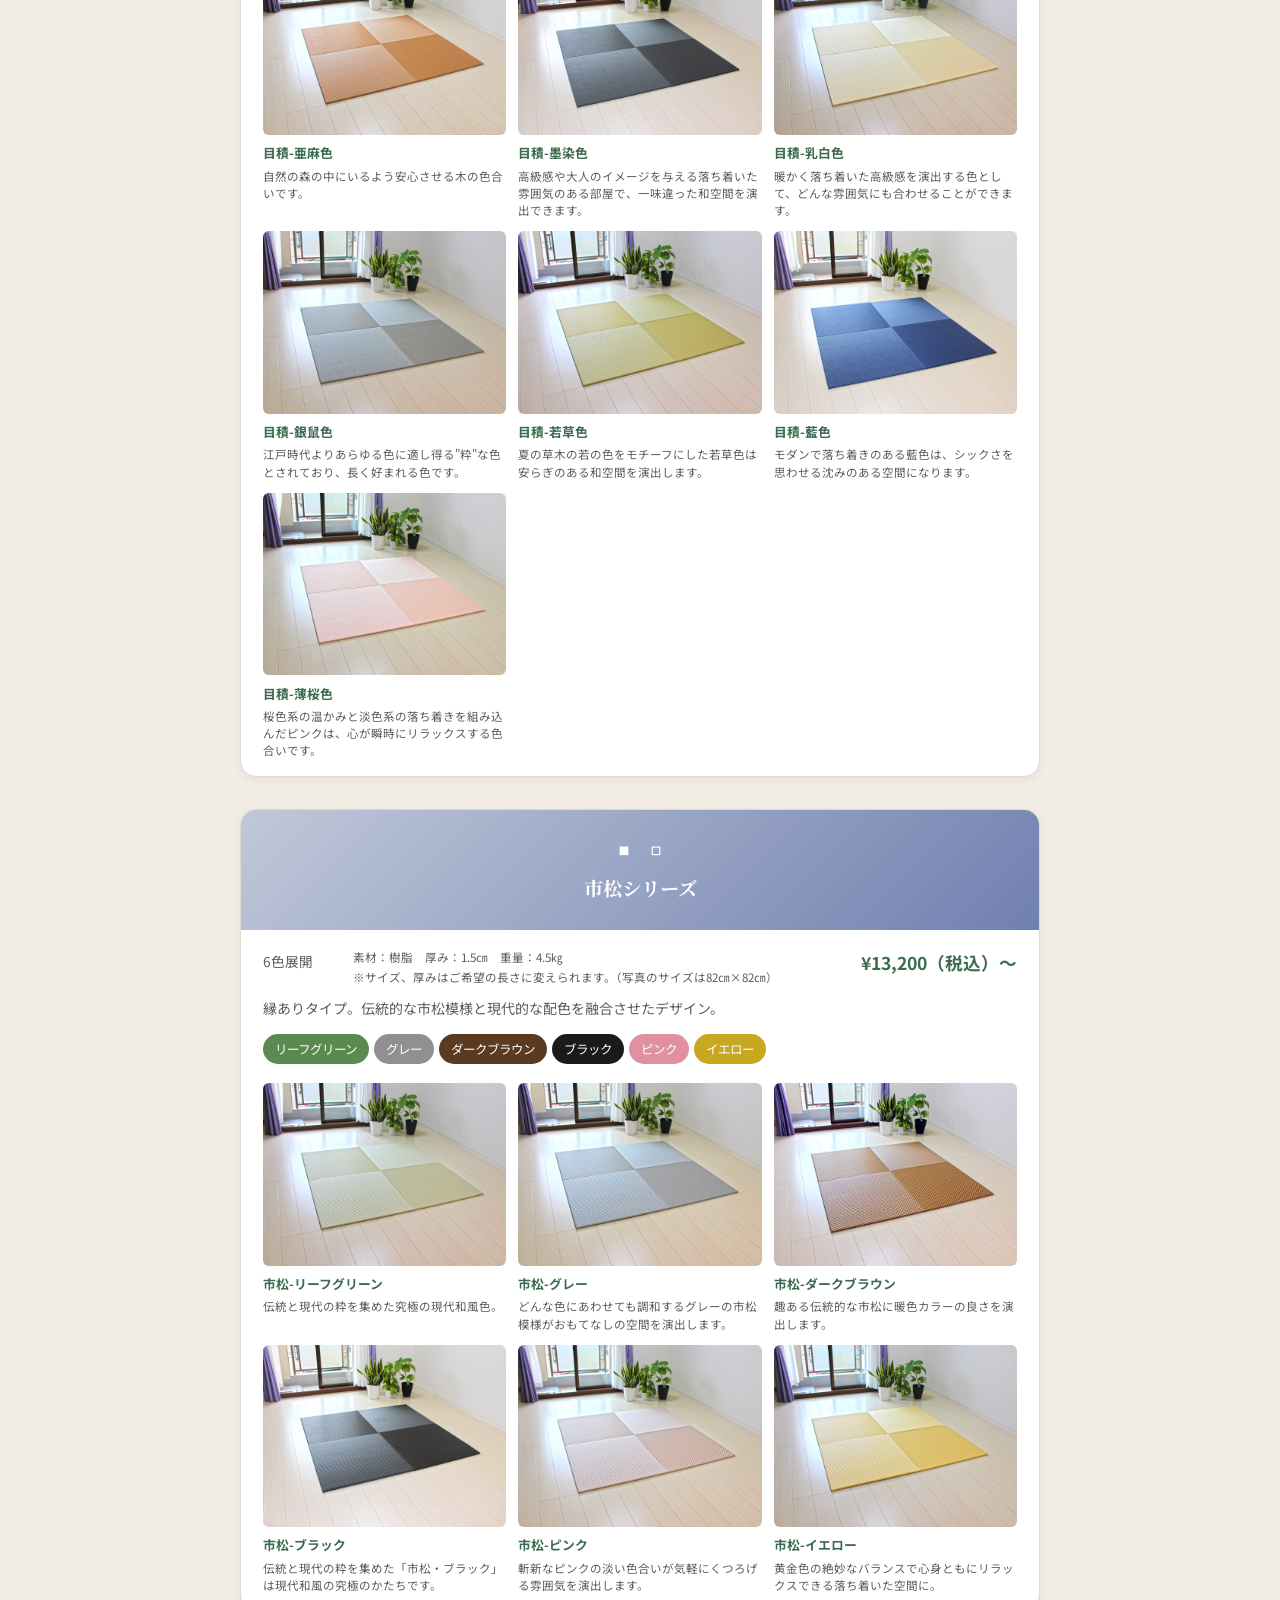
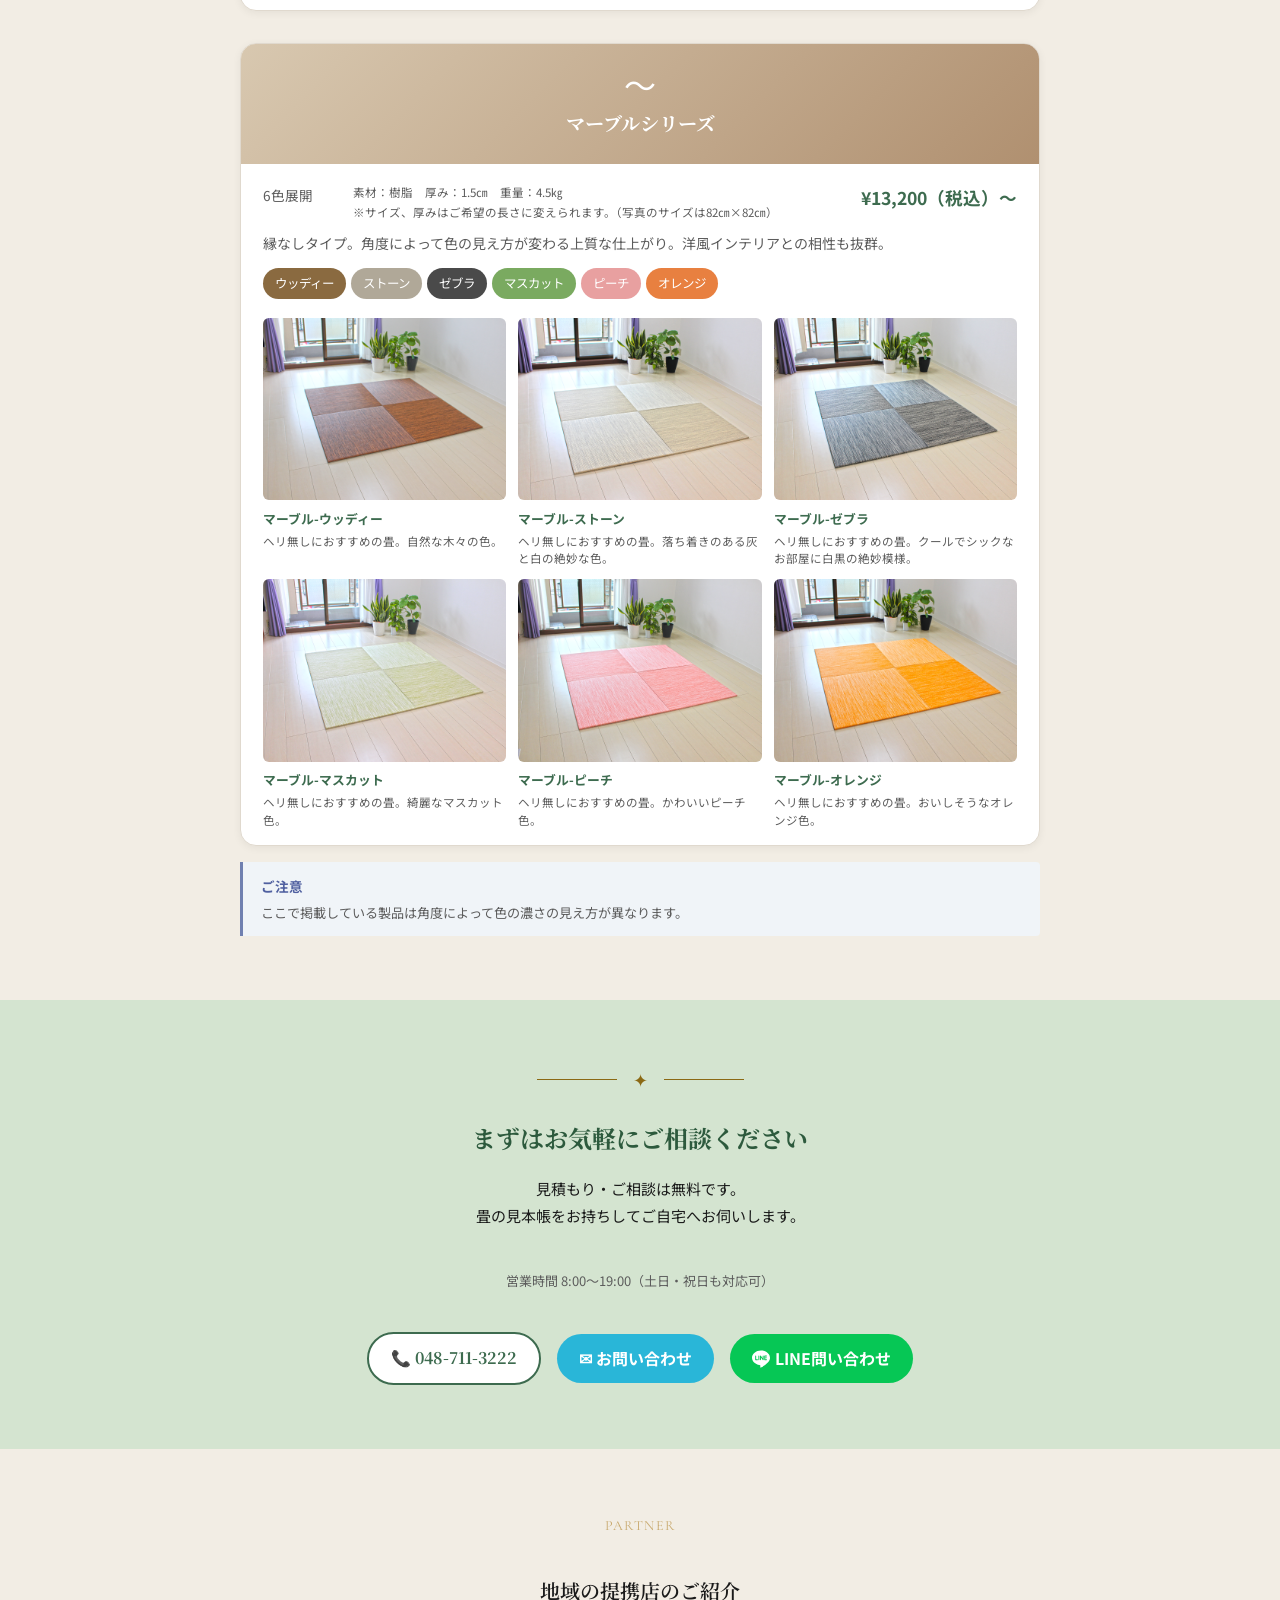
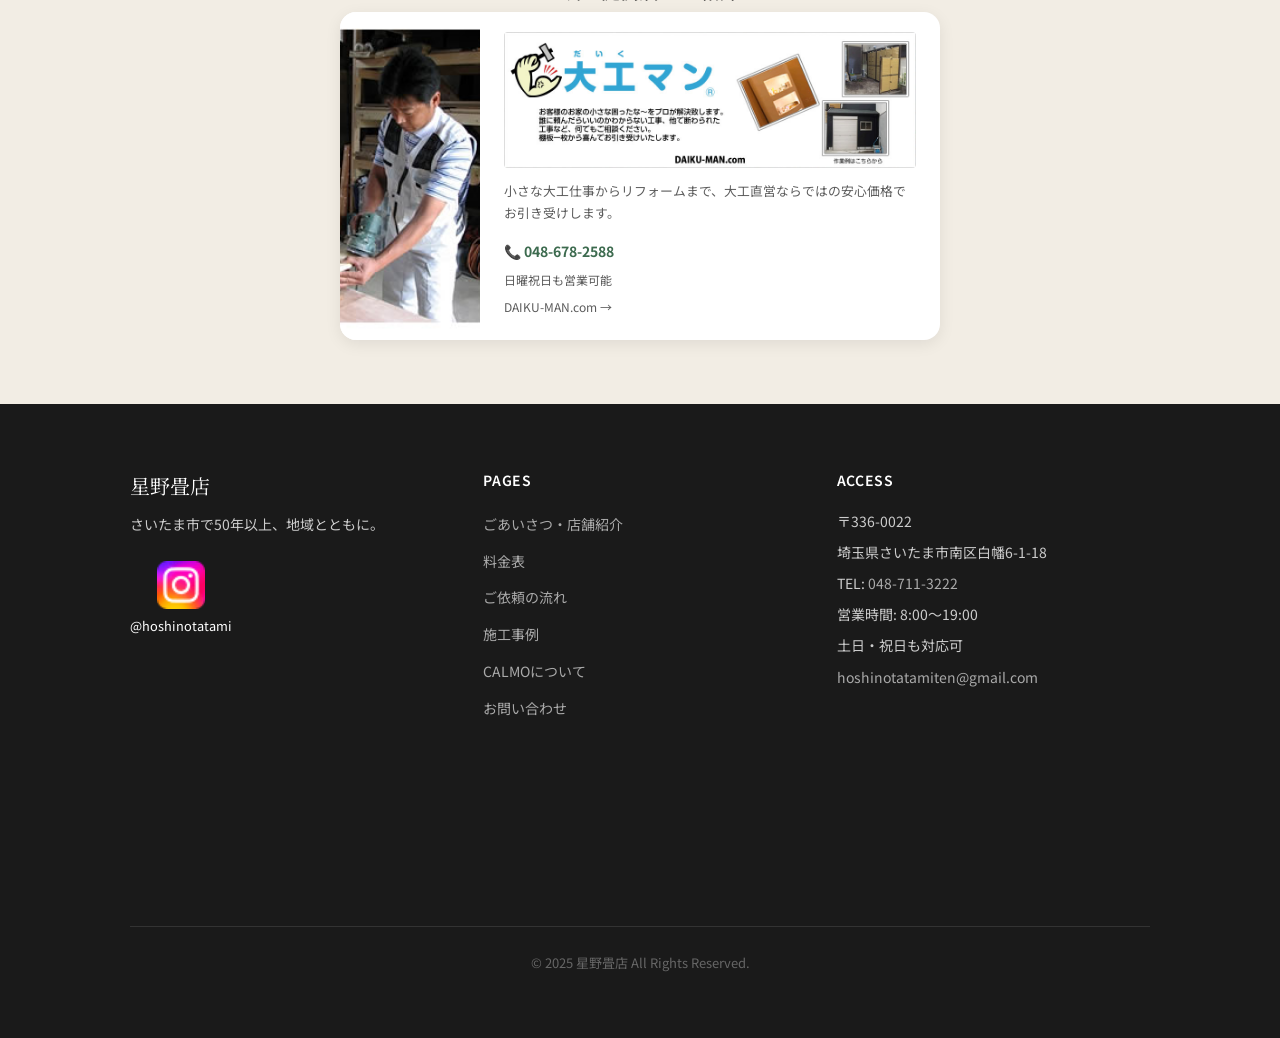
==== commit 03e927d4: "全ページのフッターをindex.htmlと同じ正しい構造に修正" ====
--- a/calmo.html
+++ b/calmo.html
@@ -361,41 +361,53 @@
       </div>
     </div>
   </section>
+<!-- ========== フッター ========== -->
   <footer class="footer">
     <div class="container">
       <div class="footer__grid">
-        <div><p class="footer__brand-name">星野畳店</p></p></div>
+        <div>
+          <p class="footer__brand-name">星野畳店</p>
+          <p class="footer__tagline">さいたま市で50年以上、地域とともに。</p>
           <div class="footer__sns">
             <a href="https://www.instagram.com/hoshinotatami/" target="_blank" rel="noopener noreferrer" aria-label="Instagram">
               <img src="src/images/instagram-logo.png" alt="Instagram" style="width:48px;height:48px;">
               <span>@hoshinotatami</span>
             </a>
           </div>
+        </div>
+
         <div>
           <p class="footer__nav-title">Pages</p>
           <ul class="footer__nav-list">
-            <li><a href="greeting.html">ごあいさつ</a></li>
+            <li><a href="greeting.html">ごあいさつ・店舗紹介</a></li>
             <li><a href="price.html">料金表</a></li>
             <li><a href="flow.html">ご依頼の流れ</a></li>
             <li><a href="ex.html">施工事例</a></li>
-            <li><a href="calmo.html">CALMO（置き畳）</a></li>
+            <li><a href="calmo.html">CALMOについて</a></li>
             <li><a href="contact.html">お問い合わせ</a></li>
           </ul>
         </div>
+
         <div>
           <p class="footer__nav-title">Access</p>
           <div class="footer__info">
-            <p>〒336-0022 埼玉県さいたま市南区白幡6-1-18</p>
+            <p>〒336-0022</p>
+            <p>埼玉県さいたま市南区白幡6-1-18</p>
             <p>TEL: <a href="tel:048-711-3222" style="color:#aaa;">048-711-3222</a></p>
-            <p>8:00〜19:00（土日・祝日可）</p>
+            <p>営業時間: 8:00〜19:00</p>
+            <p>土日・祝日も対応可</p>
             <p><a href="mailto:hoshinotatamiten@gmail.com" style="color:#aaa;">hoshinotatamiten@gmail.com</a></p>
+          </div>
           <!-- Googleマップ埋め込み -->
           <div style="margin-top:1rem;border-radius:8px;overflow:hidden;">
             <iframe src="https://maps.google.com/maps?q=星野畳店+さいたま市南区白幡6-1-18&output=embed&z=16" width="100%" height="180" style="border:0;display:block;" allowfullscreen="" loading="lazy"></iframe>
-          </div>          </div>
-        </div>
-      </div>
-      <div class="footer__bottom"><p>© 2025 星野畳店 All Rights Reserved.</p></div>
+          </div>
+        </div>
+      </div>
+
+      <div class="footer__bottom">
+        <p>© 2025 星野畳店 All Rights Reserved.</p>
+      </div>
     </div>
   </footer>
 
@@ -443,3 +455,4 @@
 
 
 
+
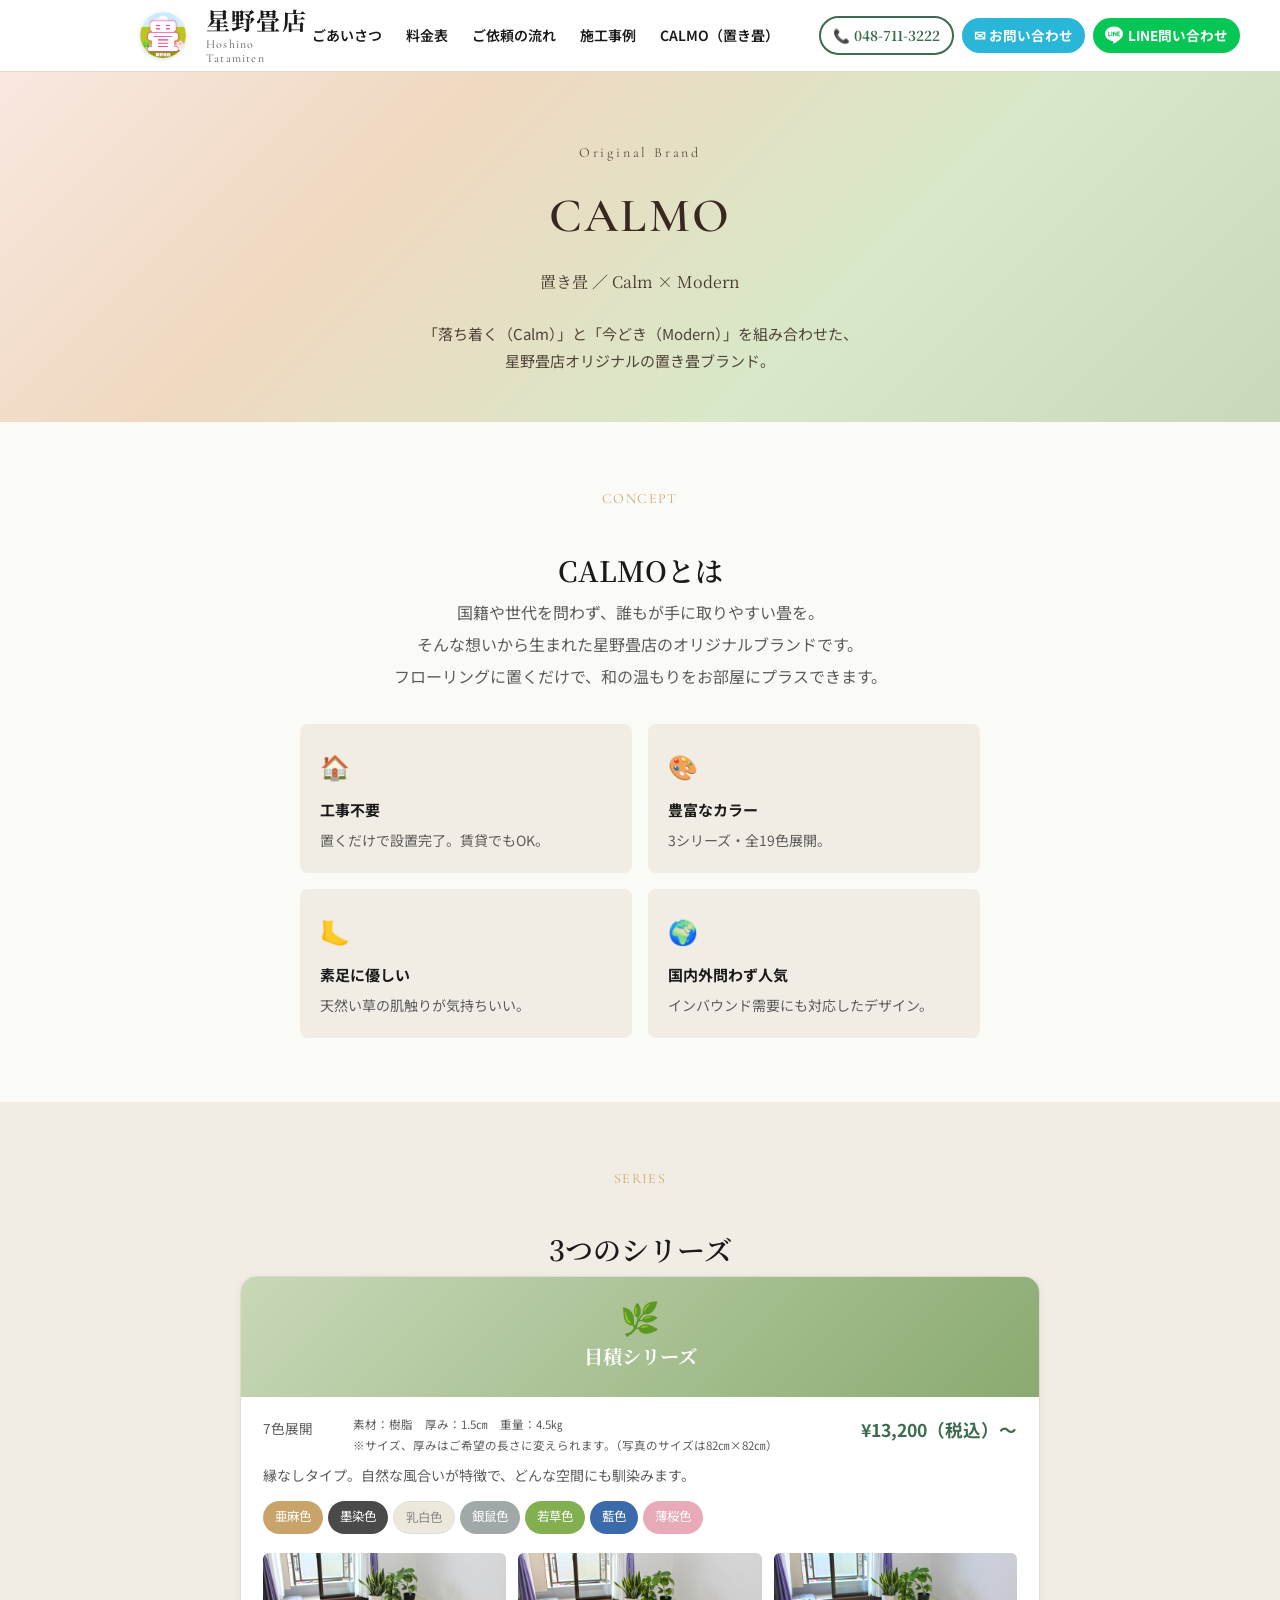
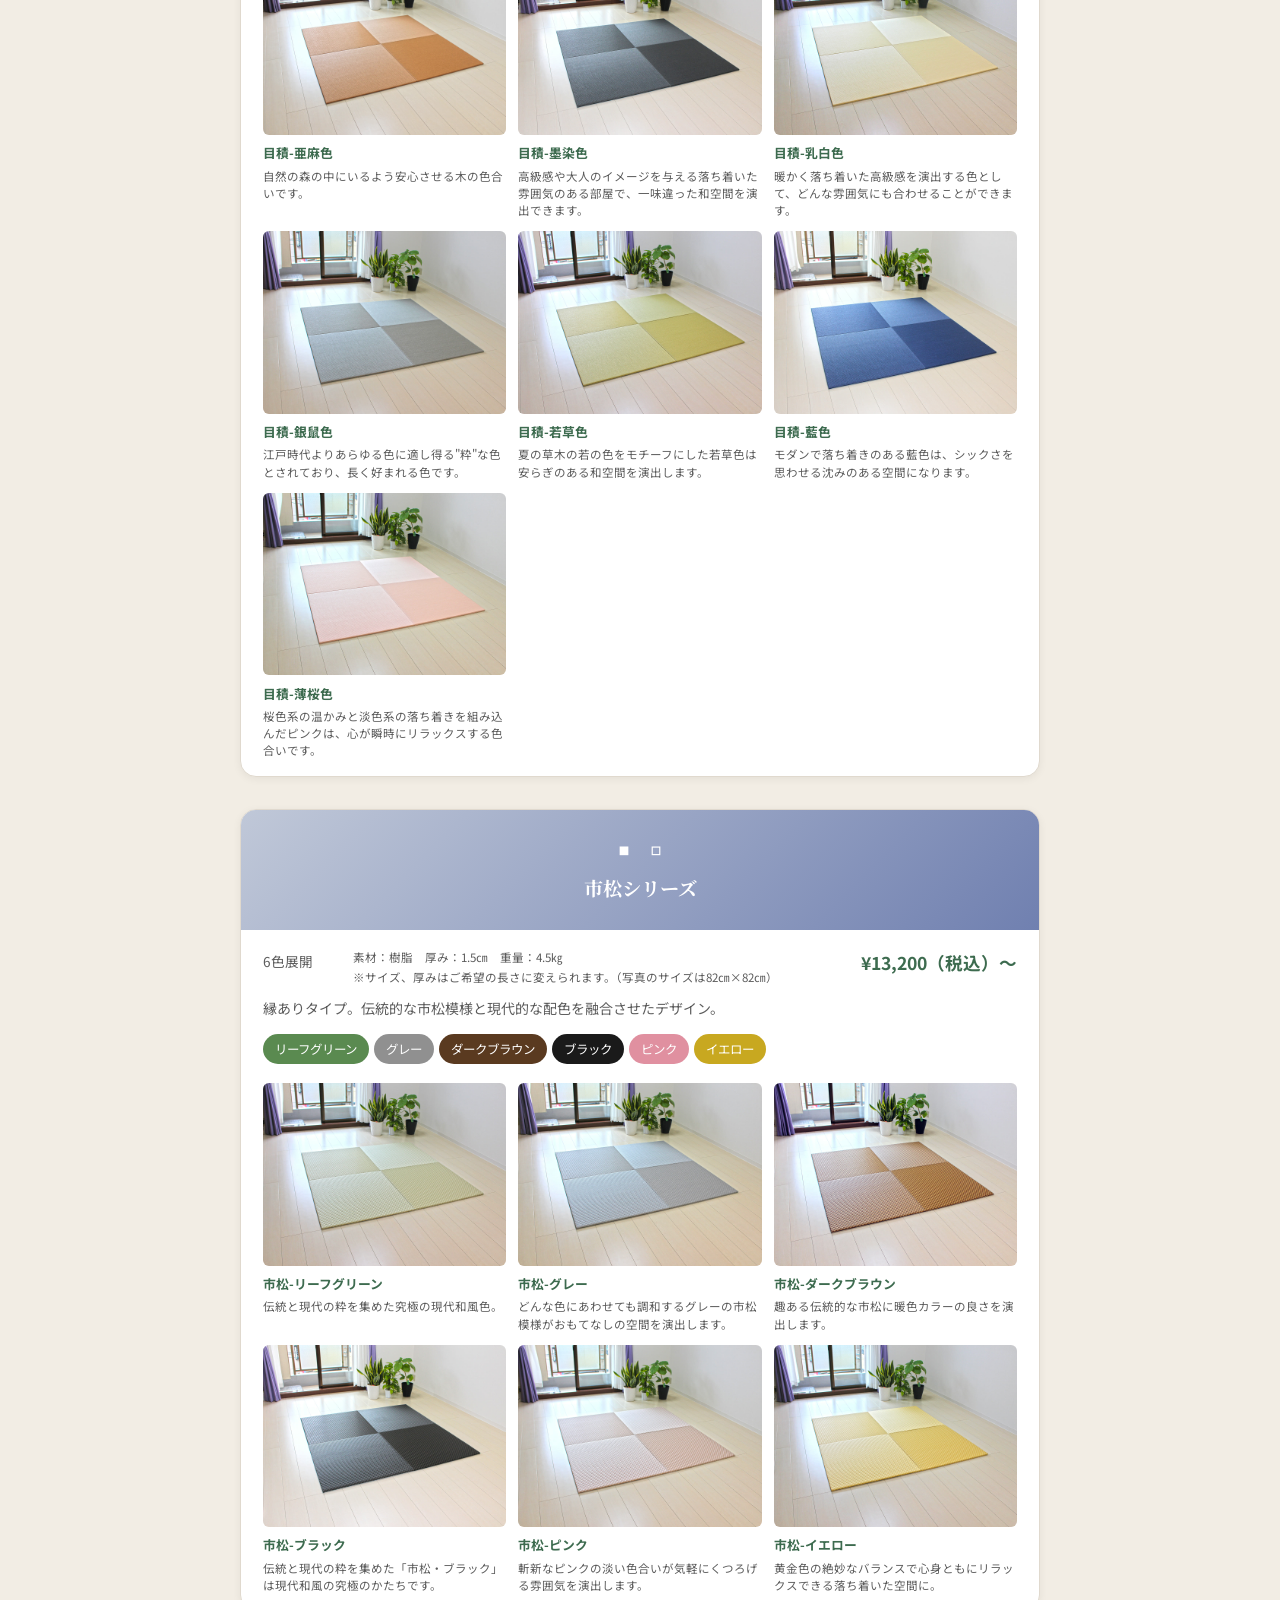
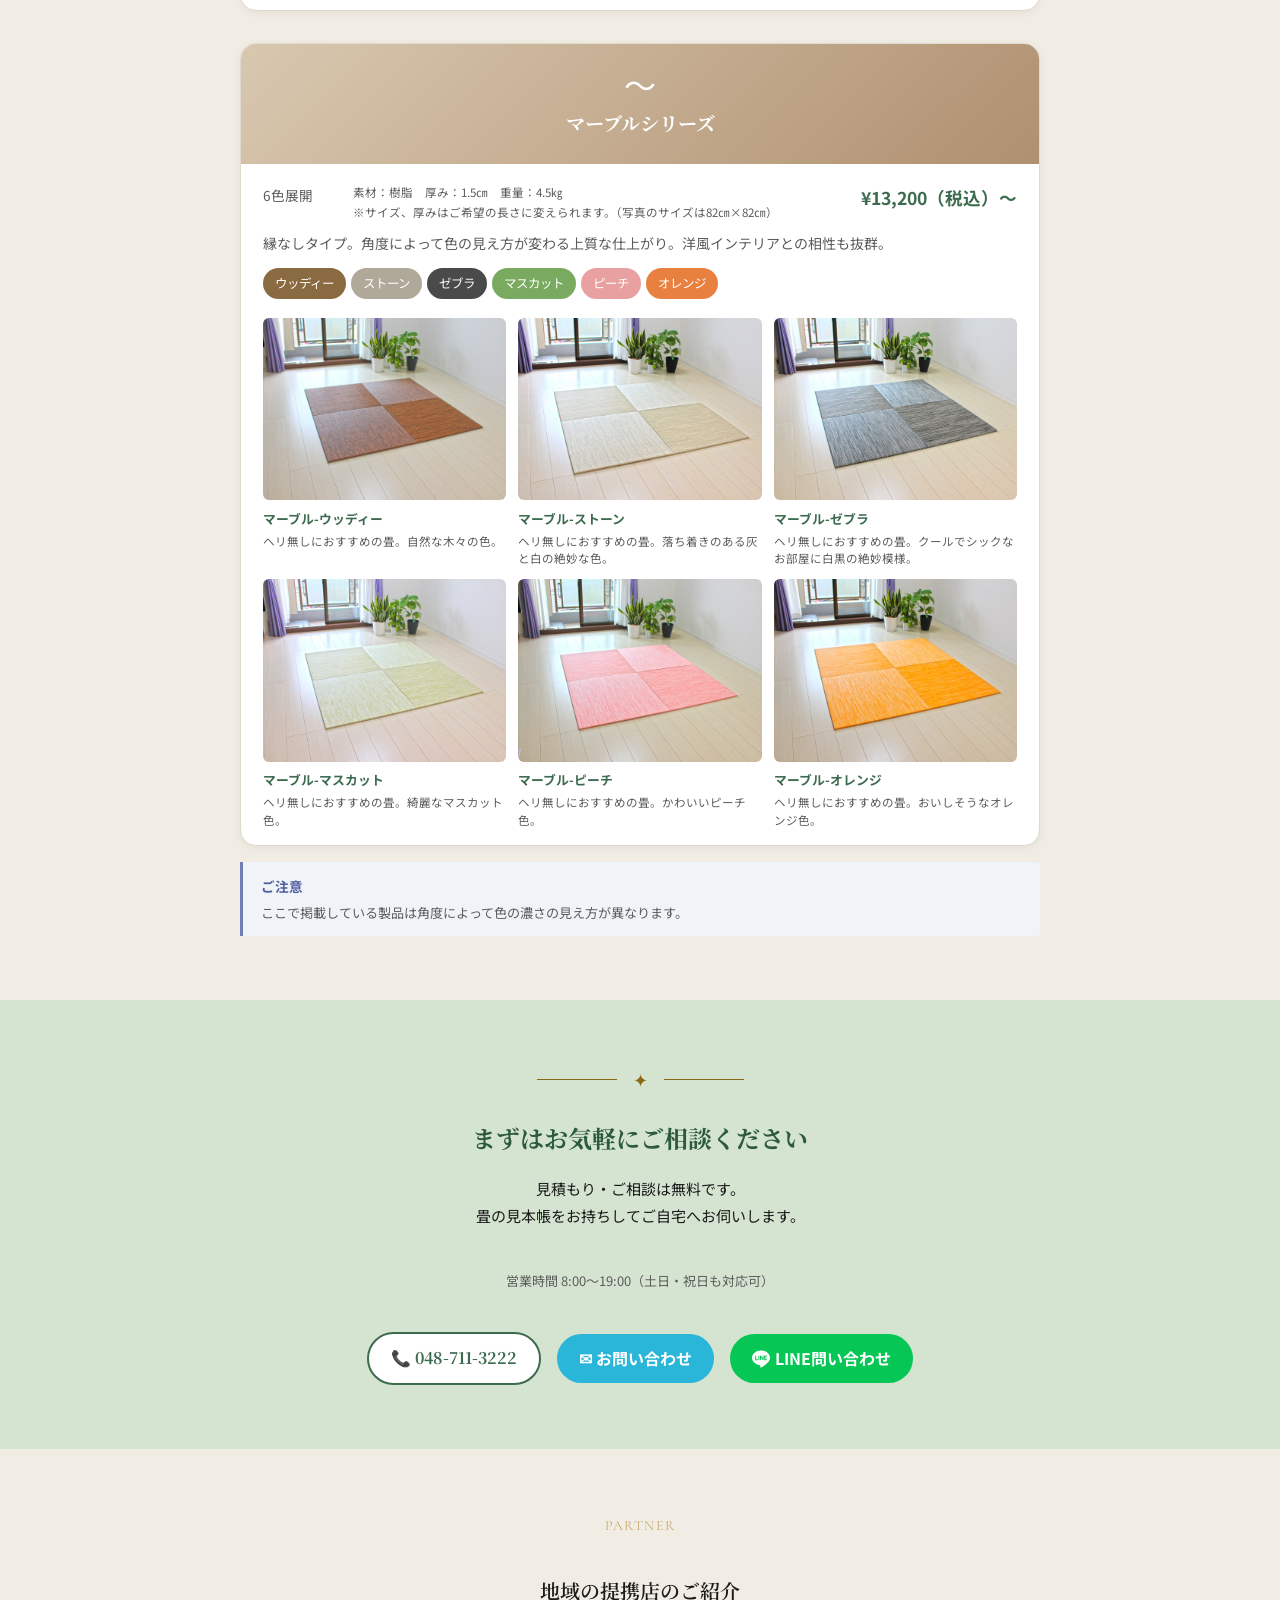
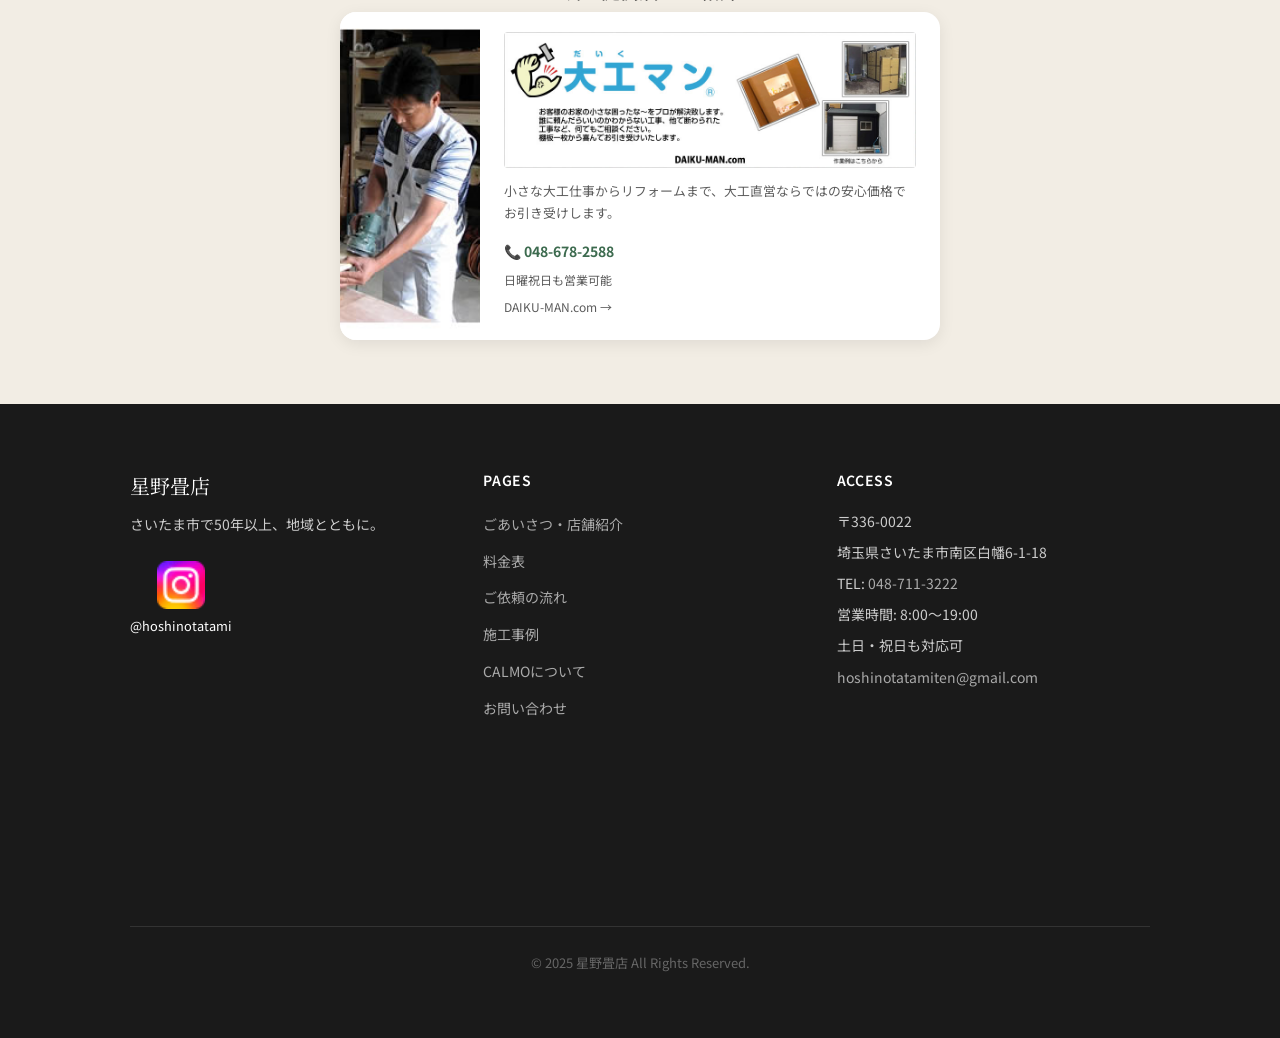
==== commit 9a8713f9: "画像を一括圧縮・JPEG化（69MB→8.2MB、約88%削減）＋壊れていた画像参照1件を修復 Co-Authored-By: Claude Sonnet 4.6 <noreply@anthropic" ====
--- a/calmo.html
+++ b/calmo.html
@@ -1,10 +1,12 @@
-﻿<!DOCTYPE html>
+<!DOCTYPE html>
 <html lang="ja">
 <head>
   <meta charset="UTF-8">
   <meta name="viewport" content="width=device-width, initial-scale=1">
   <title>置き畳 CALMO | 星野畳店オリジナルブランド</title>
   <meta name="description" content="星野畳店オリジナルの置き畳ブランドCALMO。目積・市松・マーブルの3シリーズ、豊富なカラー展開。フローリングに置くだけで和の空間を演出。">
+  <link rel="icon" type="image/png" href="src/images/logo.png">
+  <link rel="canonical" href="https://hoshino-tatami-site.pages.dev/calmo.html">
   <link rel="stylesheet" href="src/css/style.css">
   <link rel="stylesheet" href="https://cdnjs.cloudflare.com/ajax/libs/font-awesome/6.5.0/css/all.min.css">
 </head>
@@ -122,15 +124,13 @@
           </div>
           <!-- 説明・バッジ -->
           <div style="padding:1.1rem 1.4rem 1rem;">
-            <div style="display:flex;justify-content:space-between;align-items:flex-start;margin-bottom:0.6rem;gap:0.75rem;">
-              <div style="display:flex;align-items:flex-start;gap:2.5rem;flex:1;">
-                <span style="font-size:0.85rem;color:var(--color-text-sub);white-space:nowrap;padding-top:0.1rem;">7色展開</span>
-                <div style="font-size:0.72rem;color:var(--color-text-sub);line-height:1.75;">
-                  <div>素材：樹脂　厚み：1.5㎝　重量：4.5㎏</div>
-                  <div>※サイズ、厚みはご希望の長さに変えられます。（写真のサイズは82㎝×82㎝）</div>
-                </div>
-              </div>
-              <strong style="color:var(--color-primary);font-size:1.1rem;white-space:nowrap;">¥13,200（税込）〜</strong>
+            <div class="calmo-spec-row">
+              <span class="calmo-spec-count">7色展開</span>
+              <div class="calmo-spec-note">
+                <div>素材：樹脂　厚み：1.5㎝　重量：4.5㎏</div>
+                <div>※サイズ、厚みはご希望の長さに変えられます。（写真のサイズは82㎝×82㎝）</div>
+              </div>
+              <strong class="calmo-spec-price">¥13,200（税込）〜</strong>
             </div>
             <p style="font-size:0.875rem;color:var(--color-text-sub);margin:0 0 0.85rem;line-height:1.65;">縁なしタイプ。自然な風合いが特徴で、どんな空間にも馴染みます。</p>
             <div style="display:flex;flex-wrap:wrap;gap:5px;margin-bottom:1.2rem;">
@@ -143,39 +143,39 @@
               <span style="background:#e8aab8;color:#fff;padding:4px 12px;border-radius:100px;font-size:0.78rem;">薄桜色</span>
             </div>
             <!-- 3列グリッド -->
-            <div style="display:grid;grid-template-columns:repeat(3,1fr);gap:0.75rem;">
-              <div>
-                <img src="src/images/meseki1_ama_6088.png" alt="目積-亜麻色" class="calmo-grid-img" style="width:100%;height:auto;border-radius:6px;display:block;">
+            <div class="calmo-swatches">
+              <div>
+                <img src="src/images/meseki1_ama_6088.jpg" alt="目積-亜麻色" class="calmo-grid-img" style="width:100%;height:auto;border-radius:6px;display:block;">
                 <p style="font-size:0.8rem;font-weight:700;margin:0.4rem 0 0.2rem;color:var(--color-primary);">目積-亜麻色</p>
                 <p style="font-size:0.72rem;color:var(--color-text-sub);margin:0;line-height:1.5;">自然の森の中にいるよう安心させる木の色合いです。</p>
               </div>
               <div>
-                <img src="src/images/meseki2_sumi_6101.png" alt="目積-墨染色" class="calmo-grid-img" style="width:100%;height:auto;border-radius:6px;display:block;">
+                <img src="src/images/meseki2_sumi_6101.jpg" alt="目積-墨染色" class="calmo-grid-img" style="width:100%;height:auto;border-radius:6px;display:block;">
                 <p style="font-size:0.8rem;font-weight:700;margin:0.4rem 0 0.2rem;color:var(--color-primary);">目積-墨染色</p>
                 <p style="font-size:0.72rem;color:var(--color-text-sub);margin:0;line-height:1.5;">高級感や大人のイメージを与える落ち着いた雰囲気のある部屋で、一味違った和空間を演出できます。</p>
               </div>
               <div>
-                <img src="src/images/meseki3_nyu_6080.png" alt="目積-乳白色" class="calmo-grid-img" style="width:100%;height:auto;border-radius:6px;display:block;">
+                <img src="src/images/meseki3_nyu_6080.jpg" alt="目積-乳白色" class="calmo-grid-img" style="width:100%;height:auto;border-radius:6px;display:block;">
                 <p style="font-size:0.8rem;font-weight:700;margin:0.4rem 0 0.2rem;color:var(--color-primary);">目積-乳白色</p>
                 <p style="font-size:0.72rem;color:var(--color-text-sub);margin:0;line-height:1.5;">暖かく落ち着いた高級感を演出する色として、どんな雰囲気にも合わせることができます。</p>
               </div>
               <div>
-                <img src="src/images/meseki4_ginnezu_6095.png" alt="目積-銀鼠色" class="calmo-grid-img" style="width:100%;height:auto;border-radius:6px;display:block;">
+                <img src="src/images/meseki4_ginnezu_6095.jpg" alt="目積-銀鼠色" class="calmo-grid-img" style="width:100%;height:auto;border-radius:6px;display:block;">
                 <p style="font-size:0.8rem;font-weight:700;margin:0.4rem 0 0.2rem;color:var(--color-primary);">目積-銀鼠色</p>
                 <p style="font-size:0.72rem;color:var(--color-text-sub);margin:0;line-height:1.5;">江戸時代よりあらゆる色に適し得る"粋"な色とされており、長く好まれる色です。</p>
               </div>
               <div>
-                <img src="src/images/meseki5_wakakusa_6140.png" alt="目積-若草色" class="calmo-grid-img" style="width:100%;height:auto;border-radius:6px;display:block;">
+                <img src="src/images/meseki5_wakakusa_6140.jpg" alt="目積-若草色" class="calmo-grid-img" style="width:100%;height:auto;border-radius:6px;display:block;">
                 <p style="font-size:0.8rem;font-weight:700;margin:0.4rem 0 0.2rem;color:var(--color-primary);">目積-若草色</p>
                 <p style="font-size:0.72rem;color:var(--color-text-sub);margin:0;line-height:1.5;">夏の草木の若の色をモチーフにした若草色は安らぎのある和空間を演出します。</p>
               </div>
               <div>
-                <img src="src/images/meseki6_ai_6085.png" alt="目積-藍色" class="calmo-grid-img" style="width:100%;height:auto;border-radius:6px;display:block;">
+                <img src="src/images/meseki6_ai_6085.jpg" alt="目積-藍色" class="calmo-grid-img" style="width:100%;height:auto;border-radius:6px;display:block;">
                 <p style="font-size:0.8rem;font-weight:700;margin:0.4rem 0 0.2rem;color:var(--color-primary);">目積-藍色</p>
                 <p style="font-size:0.72rem;color:var(--color-text-sub);margin:0;line-height:1.5;">モダンで落ち着きのある藍色は、シックさを思わせる沈みのある空間になります。</p>
               </div>
               <div>
-                <img src="src/images/meseki7_sakura_6098.png" alt="目積-薄桜色" class="calmo-grid-img" style="width:100%;height:auto;border-radius:6px;display:block;">
+                <img src="src/images/meseki7_sakura_6098.jpg" alt="目積-薄桜色" class="calmo-grid-img" style="width:100%;height:auto;border-radius:6px;display:block;">
                 <p style="font-size:0.8rem;font-weight:700;margin:0.4rem 0 0.2rem;color:var(--color-primary);">目積-薄桜色</p>
                 <p style="font-size:0.72rem;color:var(--color-text-sub);margin:0;line-height:1.5;">桜色系の温かみと淡色系の落ち着きを組み込んだピンクは、心が瞬時にリラックスする色合いです。</p>
               </div>
@@ -192,15 +192,13 @@
             </div>
           </div>
           <div style="padding:1.1rem 1.4rem 1rem;">
-            <div style="display:flex;justify-content:space-between;align-items:flex-start;margin-bottom:0.6rem;gap:0.75rem;">
-              <div style="display:flex;align-items:flex-start;gap:2.5rem;flex:1;">
-                <span style="font-size:0.85rem;color:var(--color-text-sub);white-space:nowrap;padding-top:0.1rem;">6色展開</span>
-                <div style="font-size:0.72rem;color:var(--color-text-sub);line-height:1.75;">
-                  <div>素材：樹脂　厚み：1.5㎝　重量：4.5㎏</div>
-                  <div>※サイズ、厚みはご希望の長さに変えられます。（写真のサイズは82㎝×82㎝）</div>
-                </div>
-              </div>
-              <strong style="color:var(--color-primary);font-size:1.1rem;white-space:nowrap;">¥13,200（税込）〜</strong>
+            <div class="calmo-spec-row">
+              <span class="calmo-spec-count">6色展開</span>
+              <div class="calmo-spec-note">
+                <div>素材：樹脂　厚み：1.5㎝　重量：4.5㎏</div>
+                <div>※サイズ、厚みはご希望の長さに変えられます。（写真のサイズは82㎝×82㎝）</div>
+              </div>
+              <strong class="calmo-spec-price">¥13,200（税込）〜</strong>
             </div>
             <p style="font-size:0.875rem;color:var(--color-text-sub);margin:0 0 0.85rem;line-height:1.65;">縁ありタイプ。伝統的な市松模様と現代的な配色を融合させたデザイン。</p>
             <div style="display:flex;flex-wrap:wrap;gap:5px;margin-bottom:1.2rem;">
@@ -211,34 +209,34 @@
               <span style="background:#e090a0;color:#fff;padding:4px 12px;border-radius:100px;font-size:0.78rem;">ピンク</span>
               <span style="background:#c8a820;color:#fff;padding:4px 12px;border-radius:100px;font-size:0.78rem;">イエロー</span>
             </div>
-            <div style="display:grid;grid-template-columns:repeat(3,1fr);gap:0.75rem;">
-              <div>
-                <img src="src/images/ichi1_green_6130.png" alt="市松-リーフグリーン" class="calmo-grid-img" style="width:100%;height:auto;border-radius:6px;display:block;">
+            <div class="calmo-swatches">
+              <div>
+                <img src="src/images/ichi1_green_6130.jpg" alt="市松-リーフグリーン" class="calmo-grid-img" style="width:100%;height:auto;border-radius:6px;display:block;">
                 <p style="font-size:0.8rem;font-weight:700;margin:0.4rem 0 0.2rem;color:var(--color-primary);">市松-リーフグリーン</p>
                 <p style="font-size:0.72rem;color:var(--color-text-sub);margin:0;line-height:1.5;">伝統と現代の粋を集めた究極の現代和風色。</p>
               </div>
               <div>
-                <img src="src/images/ichi2_gray_6118.png" alt="市松-グレー" class="calmo-grid-img" style="width:100%;height:auto;border-radius:6px;display:block;">
+                <img src="src/images/ichi2_gray_6118.jpg" alt="市松-グレー" class="calmo-grid-img" style="width:100%;height:auto;border-radius:6px;display:block;">
                 <p style="font-size:0.8rem;font-weight:700;margin:0.4rem 0 0.2rem;color:var(--color-primary);">市松-グレー</p>
                 <p style="font-size:0.72rem;color:var(--color-text-sub);margin:0;line-height:1.5;">どんな色にあわせても調和するグレーの市松模様がおもてなしの空間を演出します。</p>
               </div>
               <div>
-                <img src="src/images/ichi3_brown_6123.png" alt="市松-ダークブラウン" class="calmo-grid-img" style="width:100%;height:auto;border-radius:6px;display:block;">
+                <img src="src/images/ichi3_brown_6123.jpg" alt="市松-ダークブラウン" class="calmo-grid-img" style="width:100%;height:auto;border-radius:6px;display:block;">
                 <p style="font-size:0.8rem;font-weight:700;margin:0.4rem 0 0.2rem;color:var(--color-primary);">市松-ダークブラウン</p>
                 <p style="font-size:0.72rem;color:var(--color-text-sub);margin:0;line-height:1.5;">趣ある伝統的な市松に暖色カラーの良さを演出します。</p>
               </div>
               <div>
-                <img src="src/images/ichi4_black_6112.png" alt="市松-ブラック" class="calmo-grid-img" style="width:100%;height:auto;border-radius:6px;display:block;">
+                <img src="src/images/ichi4_black_6112.jpg" alt="市松-ブラック" class="calmo-grid-img" style="width:100%;height:auto;border-radius:6px;display:block;">
                 <p style="font-size:0.8rem;font-weight:700;margin:0.4rem 0 0.2rem;color:var(--color-primary);">市松-ブラック</p>
                 <p style="font-size:0.72rem;color:var(--color-text-sub);margin:0;line-height:1.5;">伝統と現代の粋を集めた「市松・ブラック」は現代和風の究極のかたちです。</p>
               </div>
               <div>
-                <img src="src/images/ichi5_pink_6106.png" alt="市松-ピンク" class="calmo-grid-img" style="width:100%;height:auto;border-radius:6px;display:block;">
+                <img src="src/images/ichi5_pink_6106.jpg" alt="市松-ピンク" class="calmo-grid-img" style="width:100%;height:auto;border-radius:6px;display:block;">
                 <p style="font-size:0.8rem;font-weight:700;margin:0.4rem 0 0.2rem;color:var(--color-primary);">市松-ピンク</p>
                 <p style="font-size:0.72rem;color:var(--color-text-sub);margin:0;line-height:1.5;">斬新なピンクの淡い色合いが気軽にくつろげる雰囲気を演出します。</p>
               </div>
               <div>
-                <img src="src/images/ichi6_yellow_6108.png" alt="市松-イエロー" class="calmo-grid-img" style="width:100%;height:auto;border-radius:6px;display:block;">
+                <img src="src/images/ichi6_yellow_6108.jpg" alt="市松-イエロー" class="calmo-grid-img" style="width:100%;height:auto;border-radius:6px;display:block;">
                 <p style="font-size:0.8rem;font-weight:700;margin:0.4rem 0 0.2rem;color:var(--color-primary);">市松-イエロー</p>
                 <p style="font-size:0.72rem;color:var(--color-text-sub);margin:0;line-height:1.5;">黄金色の絶妙なバランスで心身ともにリラックスできる落ち着いた空間に。</p>
               </div>
@@ -255,15 +253,13 @@
             </div>
           </div>
           <div style="padding:1.1rem 1.4rem 1rem;">
-            <div style="display:flex;justify-content:space-between;align-items:flex-start;margin-bottom:0.6rem;gap:0.75rem;">
-              <div style="display:flex;align-items:flex-start;gap:2.5rem;flex:1;">
-                <span style="font-size:0.85rem;color:var(--color-text-sub);white-space:nowrap;padding-top:0.1rem;">6色展開</span>
-                <div style="font-size:0.72rem;color:var(--color-text-sub);line-height:1.75;">
-                  <div>素材：樹脂　厚み：1.5㎝　重量：4.5㎏</div>
-                  <div>※サイズ、厚みはご希望の長さに変えられます。（写真のサイズは82㎝×82㎝）</div>
-                </div>
-              </div>
-              <strong style="color:var(--color-primary);font-size:1.1rem;white-space:nowrap;">¥13,200（税込）〜</strong>
+            <div class="calmo-spec-row">
+              <span class="calmo-spec-count">6色展開</span>
+              <div class="calmo-spec-note">
+                <div>素材：樹脂　厚み：1.5㎝　重量：4.5㎏</div>
+                <div>※サイズ、厚みはご希望の長さに変えられます。（写真のサイズは82㎝×82㎝）</div>
+              </div>
+              <strong class="calmo-spec-price">¥13,200（税込）〜</strong>
             </div>
             <p style="font-size:0.875rem;color:var(--color-text-sub);margin:0 0 0.85rem;line-height:1.65;">縁なしタイプ。角度によって色の見え方が変わる上質な仕上がり。洋風インテリアとの相性も抜群。</p>
             <div style="display:flex;flex-wrap:wrap;gap:5px;margin-bottom:1.2rem;">
@@ -274,34 +270,34 @@
               <span style="background:#e8a0a0;color:#fff;padding:4px 12px;border-radius:100px;font-size:0.78rem;">ピーチ</span>
               <span style="background:#e88040;color:#fff;padding:4px 12px;border-radius:100px;font-size:0.78rem;">オレンジ</span>
             </div>
-            <div style="display:grid;grid-template-columns:repeat(3,1fr);gap:0.75rem;">
-              <div>
-                <img src="src/images/marble1_woody_6070.png" alt="マーブル-ウッディー" class="calmo-grid-img" style="width:100%;height:auto;border-radius:6px;display:block;">
+            <div class="calmo-swatches">
+              <div>
+                <img src="src/images/marble1_woody_6070.jpg" alt="マーブル-ウッディー" class="calmo-grid-img" style="width:100%;height:auto;border-radius:6px;display:block;">
                 <p style="font-size:0.8rem;font-weight:700;margin:0.4rem 0 0.2rem;color:var(--color-primary);">マーブル-ウッディー</p>
                 <p style="font-size:0.72rem;color:var(--color-text-sub);margin:0;line-height:1.5;">ヘリ無しにおすすめの畳。自然な木々の色。</p>
               </div>
               <div>
-                <img src="src/images/marble2_stone_6050.png" alt="マーブル-ストーン" class="calmo-grid-img" style="width:100%;height:auto;border-radius:6px;display:block;">
+                <img src="src/images/marble2_stone_6050.jpg" alt="マーブル-ストーン" class="calmo-grid-img" style="width:100%;height:auto;border-radius:6px;display:block;">
                 <p style="font-size:0.8rem;font-weight:700;margin:0.4rem 0 0.2rem;color:var(--color-primary);">マーブル-ストーン</p>
                 <p style="font-size:0.72rem;color:var(--color-text-sub);margin:0;line-height:1.5;">ヘリ無しにおすすめの畳。落ち着きのある灰と白の絶妙な色。</p>
               </div>
               <div>
-                <img src="src/images/marble3_zebra_6077.png" alt="マーブル-ゼブラ" class="calmo-grid-img" style="width:100%;height:auto;border-radius:6px;display:block;">
+                <img src="src/images/marble3_zebra_6077.jpg" alt="マーブル-ゼブラ" class="calmo-grid-img" style="width:100%;height:auto;border-radius:6px;display:block;">
                 <p style="font-size:0.8rem;font-weight:700;margin:0.4rem 0 0.2rem;color:var(--color-primary);">マーブル-ゼブラ</p>
                 <p style="font-size:0.72rem;color:var(--color-text-sub);margin:0;line-height:1.5;">ヘリ無しにおすすめの畳。クールでシックなお部屋に白黒の絶妙模様。</p>
               </div>
               <div>
-                <img src="src/images/marble4_muscat_6063.png" alt="マーブル-マスカット" class="calmo-grid-img" style="width:100%;height:auto;border-radius:6px;display:block;">
+                <img src="src/images/marble4_muscat_6063.jpg" alt="マーブル-マスカット" class="calmo-grid-img" style="width:100%;height:auto;border-radius:6px;display:block;">
                 <p style="font-size:0.8rem;font-weight:700;margin:0.4rem 0 0.2rem;color:var(--color-primary);">マーブル-マスカット</p>
                 <p style="font-size:0.72rem;color:var(--color-text-sub);margin:0;line-height:1.5;">ヘリ無しにおすすめの畳。綺麗なマスカット色。</p>
               </div>
               <div>
-                <img src="src/images/marble5_peach_6058.png" alt="マーブル-ピーチ" class="calmo-grid-img" style="width:100%;height:auto;border-radius:6px;display:block;">
+                <img src="src/images/marble5_peach_6058.jpg" alt="マーブル-ピーチ" class="calmo-grid-img" style="width:100%;height:auto;border-radius:6px;display:block;">
                 <p style="font-size:0.8rem;font-weight:700;margin:0.4rem 0 0.2rem;color:var(--color-primary);">マーブル-ピーチ</p>
                 <p style="font-size:0.72rem;color:var(--color-text-sub);margin:0;line-height:1.5;">ヘリ無しにおすすめの畳。かわいいピーチ色。</p>
               </div>
               <div>
-                <img src="src/images/marble6_orange_6067.png" alt="マーブル-オレンジ" class="calmo-grid-img" style="width:100%;height:auto;border-radius:6px;display:block;">
+                <img src="src/images/marble6_orange_6067.jpg" alt="マーブル-オレンジ" class="calmo-grid-img" style="width:100%;height:auto;border-radius:6px;display:block;">
                 <p style="font-size:0.8rem;font-weight:700;margin:0.4rem 0 0.2rem;color:var(--color-primary);">マーブル-オレンジ</p>
                 <p style="font-size:0.72rem;color:var(--color-text-sub);margin:0;line-height:1.5;">ヘリ無しにおすすめの畳。おいしそうなオレンジ色。</p>
               </div>
--- a/src/css/style.css
+++ b/src/css/style.css
@@ -1462,3 +1462,85 @@
 .calmo-slider__dot.active {
   background: var(--color-primary);
 }
+
+
+/* ===== CALMOセクション レスポンシブ ===== */
+.calmo-layout {
+  display: grid;
+  grid-template-columns: 1fr;
+  gap: 2rem;
+  align-items: center;
+}
+
+.calmo-cards {
+  display: grid;
+  grid-template-columns: 1fr;
+  gap: 1rem;
+}
+
+@media (min-width: 768px) {
+  .calmo-cards {
+    grid-template-columns: repeat(3, 1fr);
+  }
+}
+
+@media (min-width: 1100px) {
+  .calmo-layout {
+    grid-template-columns: 1fr 1.8fr;
+    gap: 2.5rem;
+  }
+}
+/* CALMOカラー見本グリッド：スマホ2列→PC3列 */
+.calmo-swatches {
+  display: grid;
+  grid-template-columns: repeat(2, 1fr);
+  gap: 0.75rem;
+}
+
+@media (min-width: 768px) {
+  .calmo-swatches {
+    grid-template-columns: repeat(3, 1fr);
+  }
+}
+/* 施工事例カード：ご依頼内容ボックスはスマホで文字量に合わせて高さを伸ばす */
+@media (max-width: 767px) {
+  .case-card__request {
+    aspect-ratio: auto;
+    padding: 1rem 0.9rem !important;
+  }
+}
+/* CALMOシリーズ スペック行：スマホでは説明文を全幅の段に */
+.calmo-spec-row {
+  display: flex;
+  flex-wrap: wrap;
+  align-items: flex-start;
+  gap: 0.5rem 0.75rem;
+  margin-bottom: 0.6rem;
+}
+.calmo-spec-count {
+  font-size: 0.85rem;
+  color: var(--color-text-sub);
+  white-space: nowrap;
+  padding-top: 0.1rem;
+}
+.calmo-spec-note {
+  font-size: 0.72rem;
+  color: var(--color-text-sub);
+  line-height: 1.75;
+  flex-basis: 100%;
+  order: 3;
+}
+.calmo-spec-price {
+  color: var(--color-primary);
+  font-size: 1.1rem;
+  white-space: nowrap;
+  margin-left: auto;
+}
+@media (min-width: 768px) {
+  .calmo-spec-note {
+    flex-basis: auto;
+    flex: 1;
+    order: 0;
+    margin-left: 1.75rem;
+  }
+}
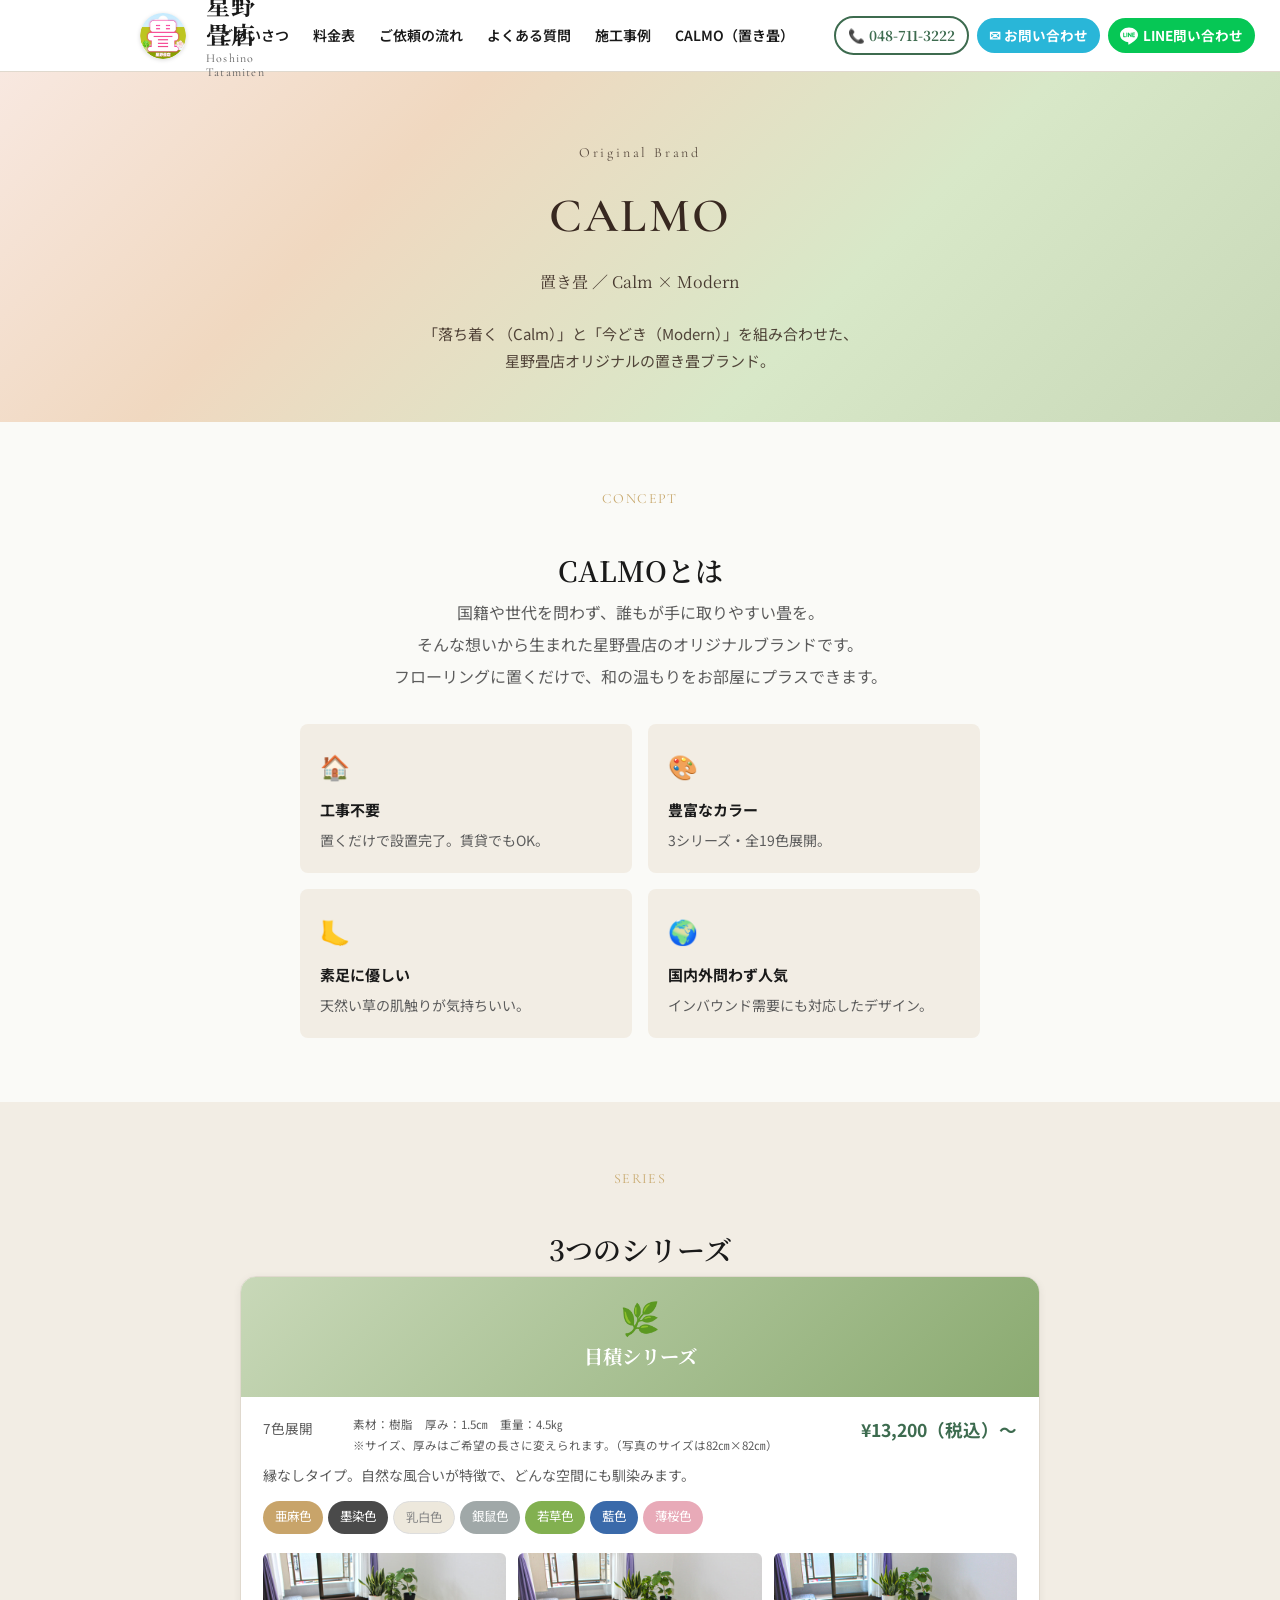
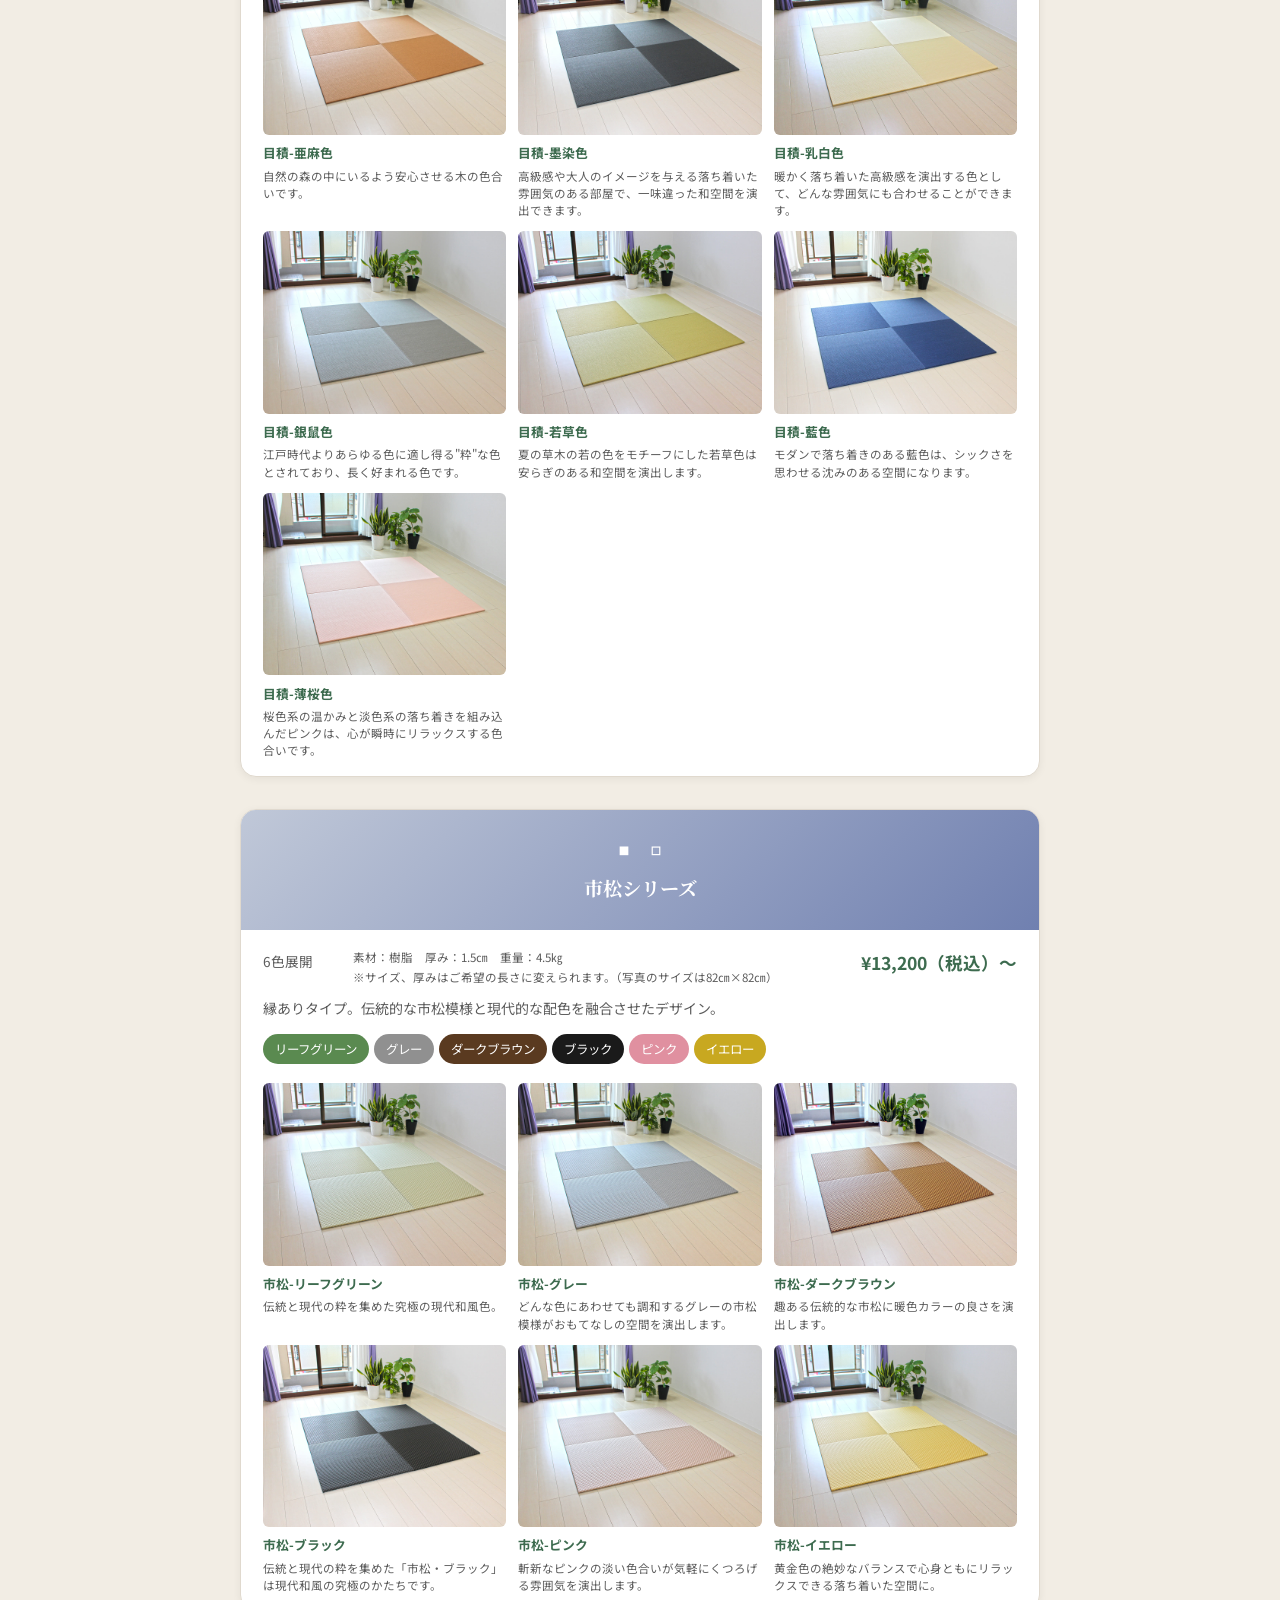
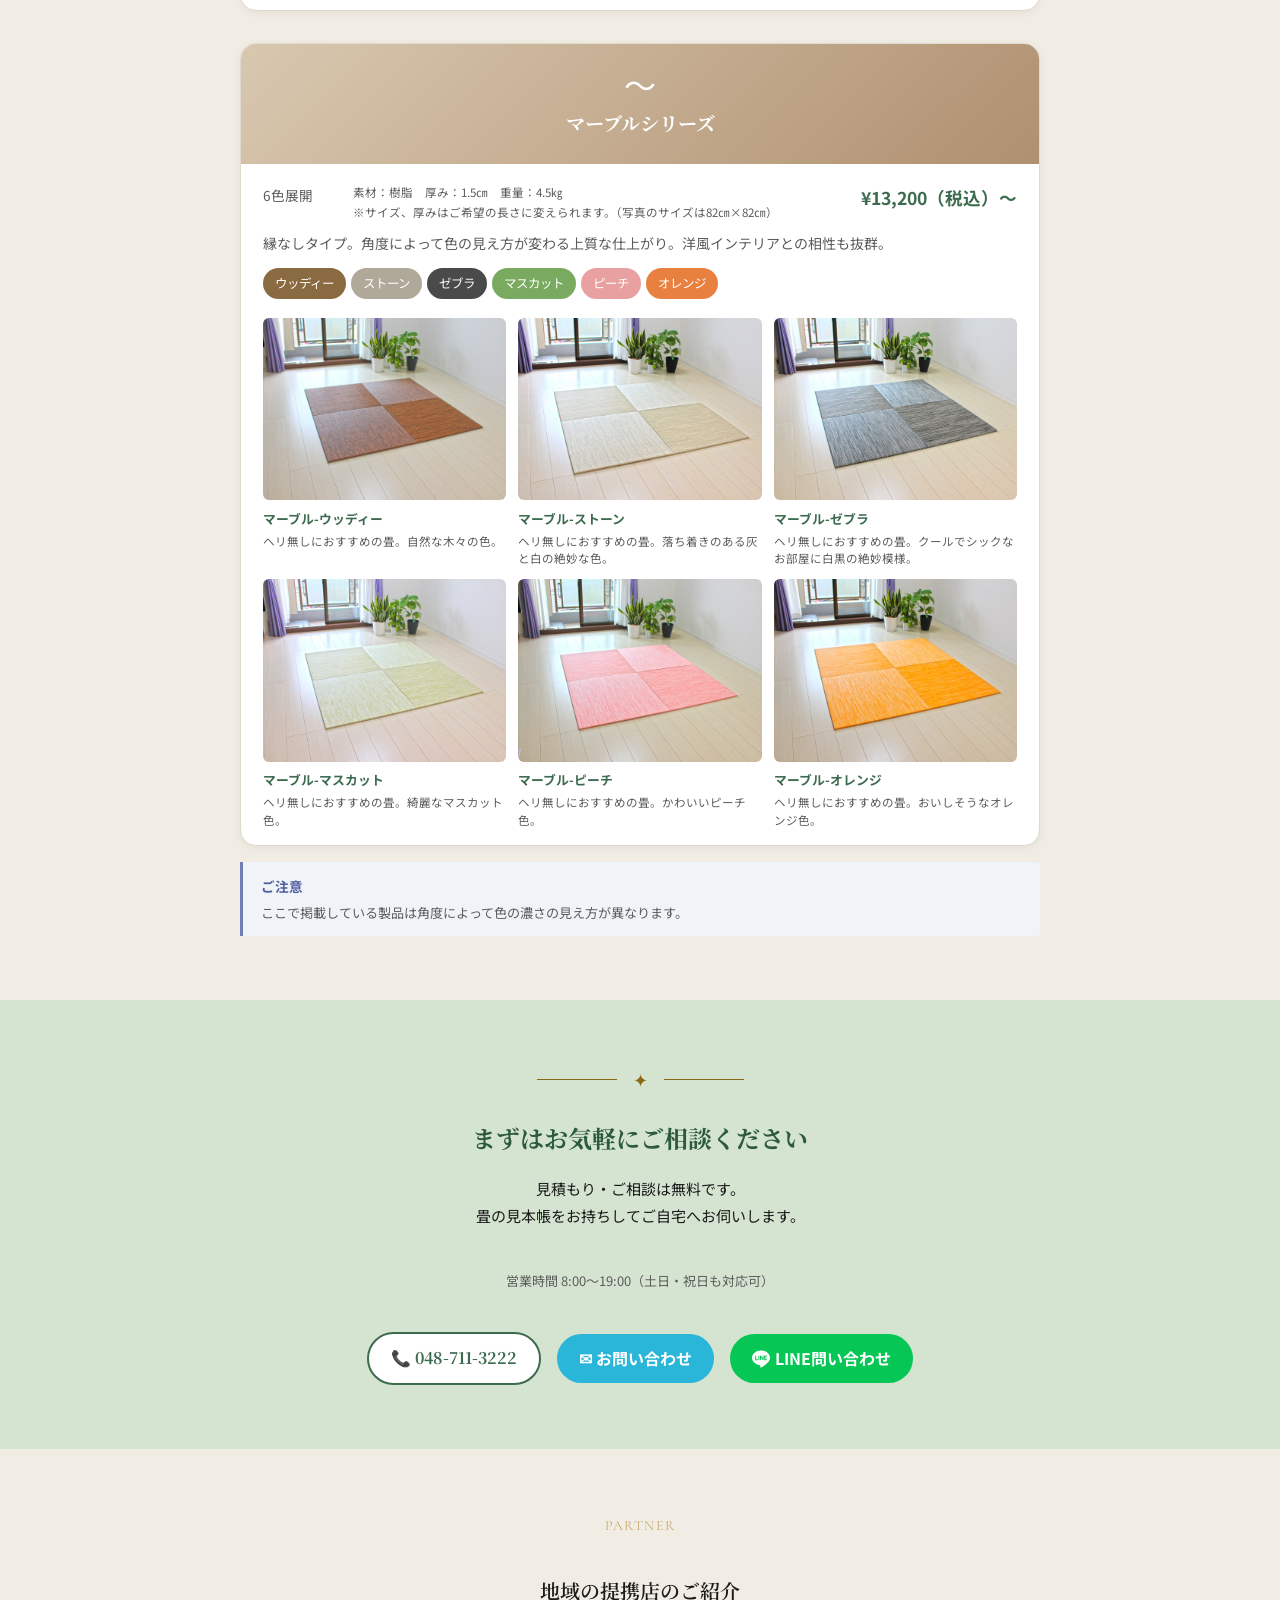
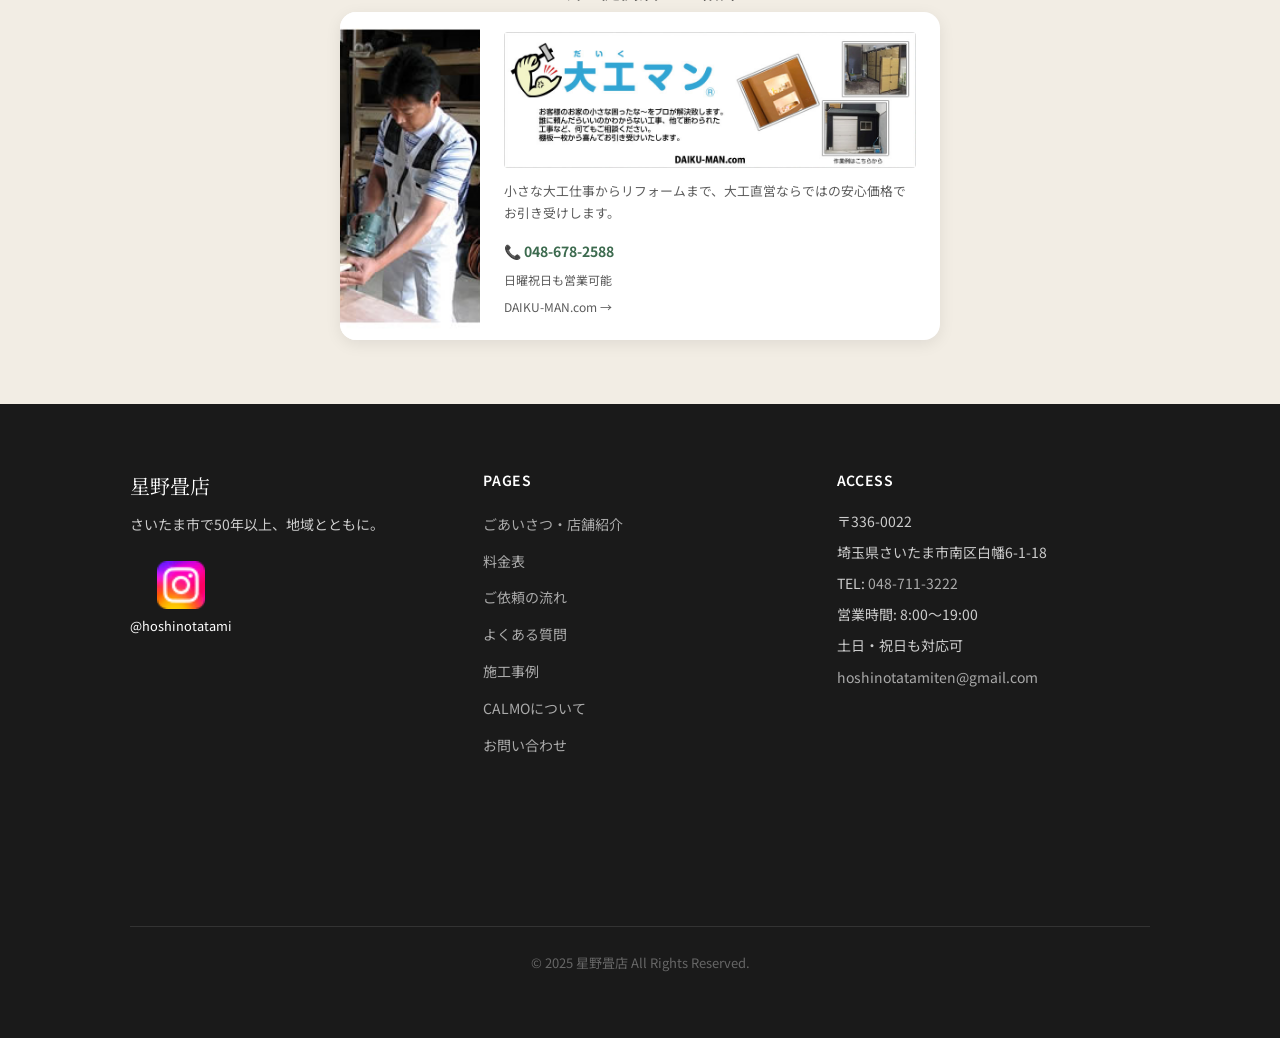
==== commit 5cbbaeac: "全ページのヘッダー・スマホメニュー・フッターに「よくある質問」リンクを追加 Co-Authored-By: Claude Sonnet 4.6 <noreply@anthropic.com>" ====
--- a/calmo.html
+++ b/calmo.html
@@ -5,6 +5,14 @@
   <meta name="viewport" content="width=device-width, initial-scale=1">
   <title>置き畳 CALMO | 星野畳店オリジナルブランド</title>
   <meta name="description" content="星野畳店オリジナルの置き畳ブランドCALMO。目積・市松・マーブルの3シリーズ、豊富なカラー展開。フローリングに置くだけで和の空間を演出。">
+  <meta property="og:title" content="置き畳 CALMO | 星野畳店オリジナルブランド">
+  <meta property="og:description" content="星野畳店オリジナルの置き畳ブランドCALMO。目積・市松・マーブルの3シリーズ、豊富なカラー展開。フローリングに置くだけで和の空間を演出。">
+  <meta property="og:type" content="website">
+  <meta property="og:url" content="https://hoshino-tatami-site.pages.dev/calmo.html">
+  <meta property="og:image" content="https://hoshino-tatami-site.pages.dev/src/images/og-image.jpg">
+  <meta property="og:image:width" content="1200">
+  <meta property="og:image:height" content="630">
+  <meta name="twitter:card" content="summary_large_image">
   <link rel="icon" type="image/png" href="src/images/logo.png">
   <link rel="canonical" href="https://hoshino-tatami-site.pages.dev/calmo.html">
   <link rel="stylesheet" href="src/css/style.css">
@@ -25,6 +33,7 @@
         <a href="greeting.html">ごあいさつ</a>
         <a href="price.html">料金表</a>
         <a href="flow.html">ご依頼の流れ</a>
+        <a href="flow.html#faq">よくある質問</a>
         <a href="ex.html">施工事例</a>
         <a href="calmo.html">CALMO（置き畳）</a>
       </nav>
@@ -52,6 +61,7 @@
       <li><a href="greeting.html">ごあいさつ・店舗紹介</a></li>
       <li><a href="price.html">料金表</a></li>
       <li><a href="flow.html">ご依頼の流れ</a></li>
+      <li><a href="flow.html#faq">よくある質問</a></li>
       <li><a href="ex.html">施工事例</a></li>
       <li><a href="calmo.html">CALMOについて</a></li>
       <li><a href="contact.html">お問い合わせ</a></li>
@@ -378,6 +388,7 @@
             <li><a href="greeting.html">ごあいさつ・店舗紹介</a></li>
             <li><a href="price.html">料金表</a></li>
             <li><a href="flow.html">ご依頼の流れ</a></li>
+            <li><a href="flow.html#faq">よくある質問</a></li>
             <li><a href="ex.html">施工事例</a></li>
             <li><a href="calmo.html">CALMOについて</a></li>
             <li><a href="contact.html">お問い合わせ</a></li>
